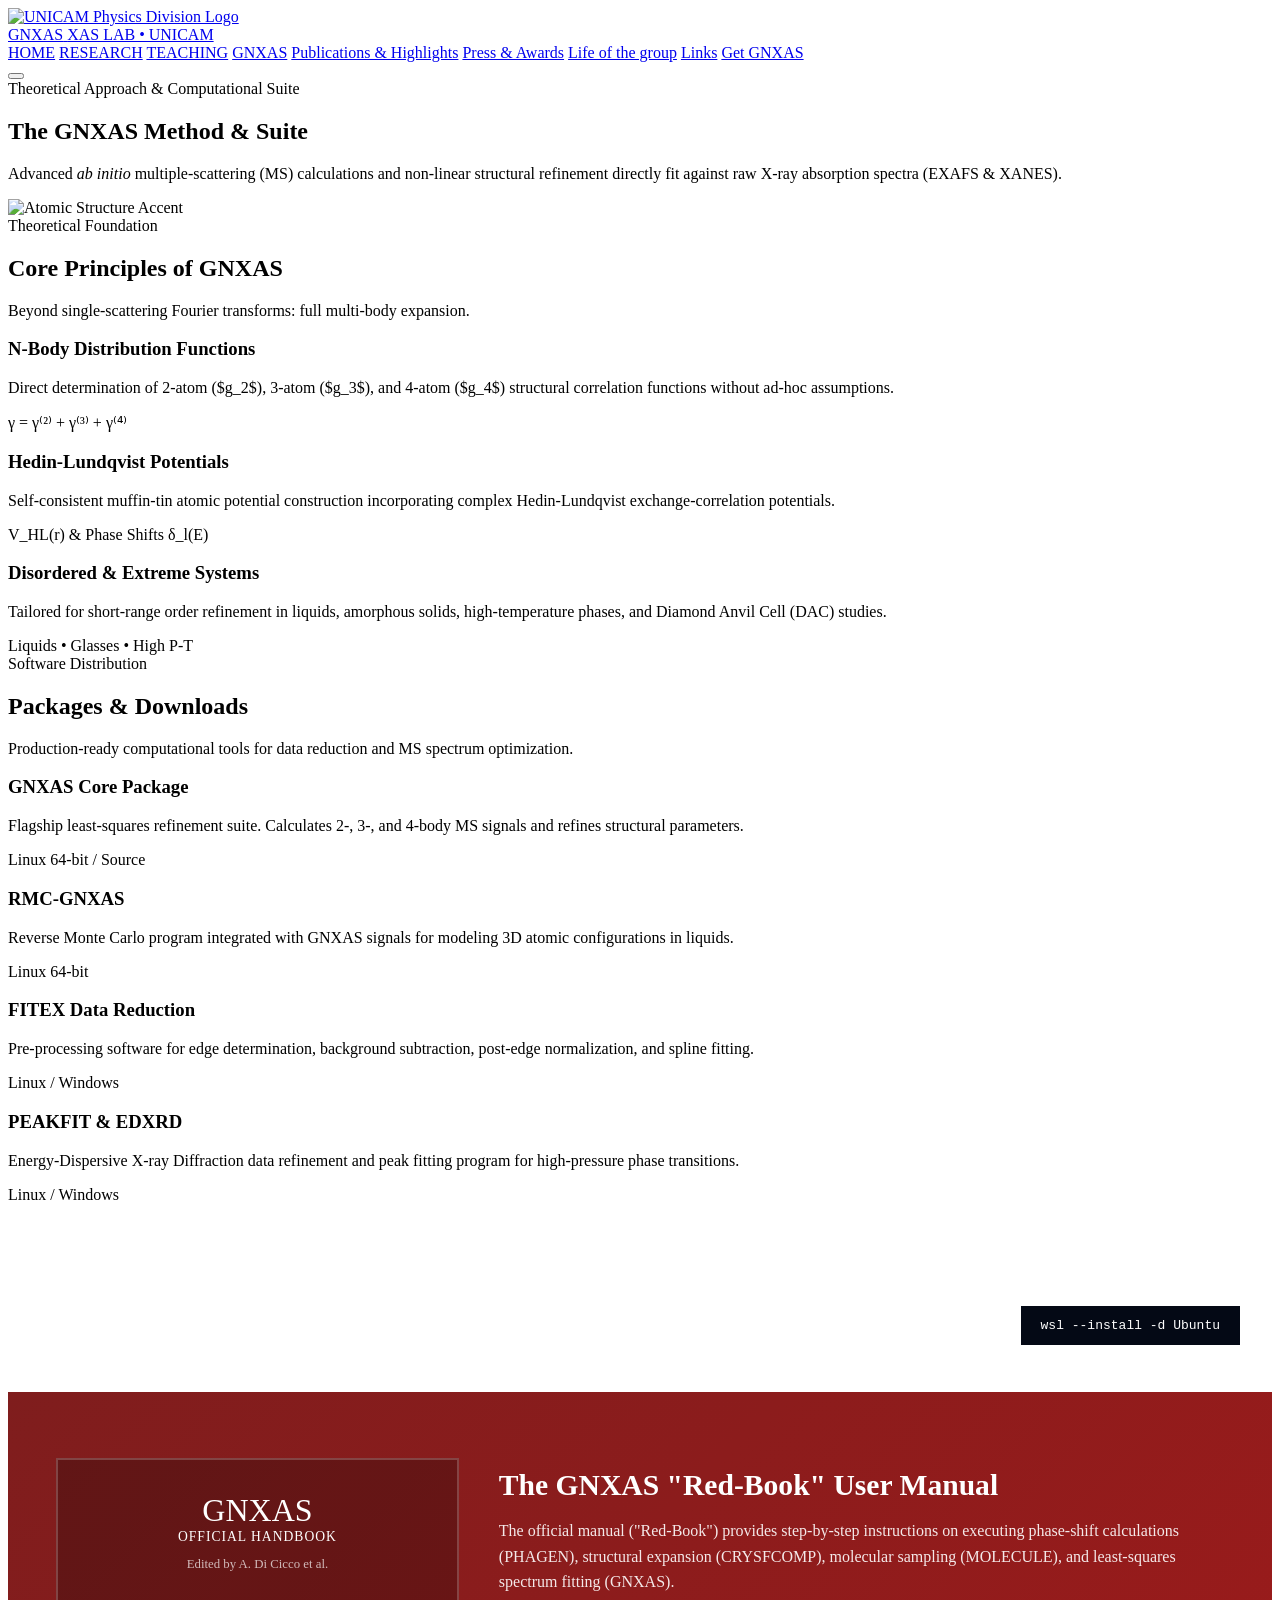
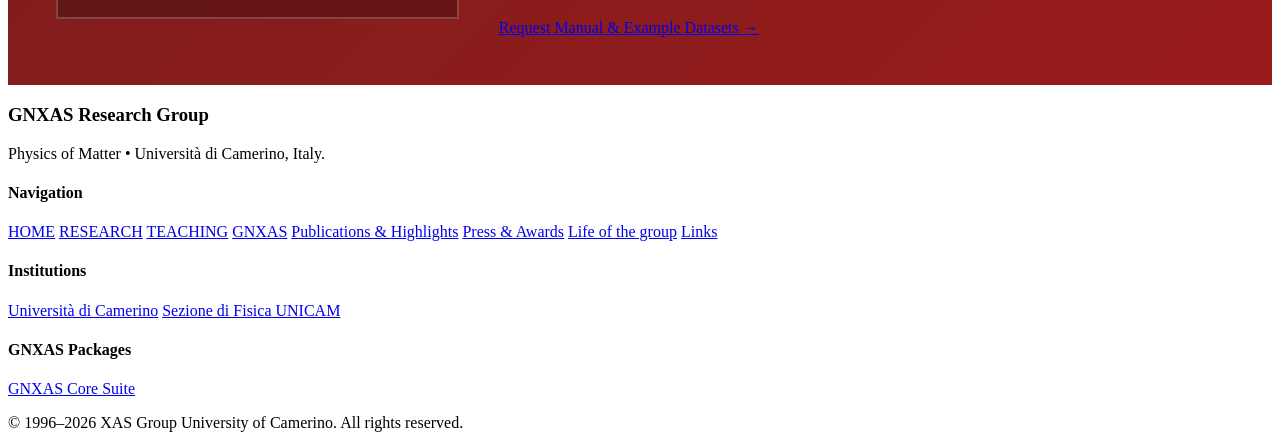
==== index.html @ 70b5059f "Rename gnxas.html to index.html" ====
<!DOCTYPE html>
<html lang="en">
<head>
  <meta charset="UTF-8">
  <meta name="viewport" content="width=device-width, initial-scale=1.0">
  <title>The GNXAS Method & Software Packages | Università di Camerino</title>

  <meta name="description" content="The GNXAS Method & EXAFS Data Analysis Software Suite developed at Unicam. Downloads for Linux & WSL, Red-Book manual, n-body correlations (g2, g3, g4).">
  <meta name="keywords" content="GNXAS Method, EXAFS Software, GNXAS Download, RMC-GNXAS, FITEX, PEAKFIT, Red-Book Manual">
  <meta name="author" content="GNXAS Research Group - Università di Camerino">

  <link rel="icon" href="data:image/svg+xml,<svg xmlns=%22http://www.w3.org/2000/svg%22 viewBox=%220 0 100 100%22><text y=%22.9em%22 font-size=%2290%22>⚛️</text></svg>">
  <link rel="preconnect" href="https://fonts.googleapis.com">
  <link rel="preconnect" href="https://fonts.gstatic.com" crossorigin>
  <link href="https://fonts.googleapis.com/css2?family=Inter:wght@300;400;500;600;700;800&family=JetBrains+Mono:wght@400;500;600&family=Playfair+Display:ital,wght@0,600;0,700;0,800;1,600&display=swap" rel="stylesheet">
  <link rel="stylesheet" href="style.css">
</head>
<body>

  <!-- HEADER -->
  <header class="header" id="header">
    <div class="container navbar">
      <a href="index.html" class="brand" aria-label="GNXAS Research Group Home">
        <img src="assets/logo_PhysicsDivision_mr.png" alt="UNICAM Physics Division Logo" class="header-physics-logo">
        <div class="brand-text">
          <span class="brand-title">GNXAS</span>
          <span class="brand-subtitle">XAS LAB • UNICAM</span>
        </div>
      </a>

      <nav class="nav-menu" id="nav-menu">
        <a href="index.html" class="nav-link">HOME</a>
        <a href="research.html" class="nav-link">RESEARCH</a>
        <a href="teaching.html" class="nav-link">TEACHING</a>
        <a href="gnxas.html" class="nav-link active">GNXAS</a>
        <a href="publications.html" class="nav-link">Publications & Highlights</a>
        <a href="press.html" class="nav-link">Press & Awards</a>
        <a href="life.html" class="nav-link">Life of the group</a>
        <a href="links.html" class="nav-link">Links</a>
        <a href="#software" class="nav-cta-btn">Get GNXAS</a>
      </nav>

      <button class="hamburger" id="hamburger" aria-label="Toggle navigation menu">
        <span></span>
        <span></span>
        <span></span>
      </button>
    </div>
  </header>

  <main>
    <!-- HERO SECTION -->
    <section class="hero">
      <div class="hero-gradient-overlay"></div>
      <div class="container">
        <div class="hero-container-clean">
          <div class="hero-tag">
            <span class="hero-tag-dot"></span>
            Theoretical Approach & Computational Suite
          </div>
          <h1 class="hero-title">The <span>GNXAS</span> Method & Suite</h1>
          <p class="hero-description">
            Advanced <em>ab initio</em> multiple-scattering (MS) calculations and non-linear structural refinement directly fit against raw X-ray absorption spectra (EXAFS & XANES).
          </p>
        </div>
      </div>
    </section>

    <!-- METHOD BREAKDOWN SECTION -->
    <section>
      <!-- Yellow Atomic Structure Graphic placed in corner -->
      <img src="assets/nedge_yel.gif" alt="Atomic Structure Accent" class="corner-yellow-graphic">

      <div class="container">
        <div class="section-header">
          <span class="section-badge">Theoretical Foundation</span>
          <h2 class="section-title">Core Principles of GNXAS</h2>
          <p class="section-subtitle">Beyond single-scattering Fourier transforms: full multi-body expansion.</p>
        </div>

        <div class="grid-cards">
          <div class="card-item">
            <h3>N-Body Distribution Functions</h3>
            <p>Direct determination of 2-atom ($g_2$), 3-atom ($g_3$), and 4-atom ($g_4$) structural correlation functions without ad-hoc assumptions.</p>
            <span class="card-meta">γ = γ⁽²⁾ + γ⁽³⁾ + γ⁽⁴⁾</span>
          </div>

          <div class="card-item">
            <h3>Hedin-Lundqvist Potentials</h3>
            <p>Self-consistent muffin-tin atomic potential construction incorporating complex Hedin-Lundqvist exchange-correlation potentials.</p>
            <span class="card-meta">V_HL(r) & Phase Shifts δ_l(E)</span>
          </div>

          <div class="card-item">
            <h3>Disordered & Extreme Systems</h3>
            <p>Tailored for short-range order refinement in liquids, amorphous solids, high-temperature phases, and Diamond Anvil Cell (DAC) studies.</p>
            <span class="card-meta">Liquids • Glasses • High P-T</span>
          </div>
        </div>
      </div>
    </section>

    <!-- SOFTWARE DOWNLOADS SECTION -->
    <section id="software" style="background-color: var(--bg-card);">
      <div class="container">
        <div class="section-header">
          <span class="section-badge">Software Distribution</span>
          <h2 class="section-title">Packages & Downloads</h2>
          <p class="section-subtitle">Production-ready computational tools for data reduction and MS spectrum optimization.</p>
        </div>

        <div class="grid-cards">
          <div class="card-item">
            <h3>GNXAS Core Package</h3>
            <p>Flagship least-squares refinement suite. Calculates 2-, 3-, and 4-body MS signals and refines structural parameters.</p>
            <span class="card-meta">Linux 64-bit / Source</span>
          </div>
          <div class="card-item">
            <h3>RMC-GNXAS</h3>
            <p>Reverse Monte Carlo program integrated with GNXAS signals for modeling 3D atomic configurations in liquids.</p>
            <span class="card-meta">Linux 64-bit</span>
          </div>
          <div class="card-item">
            <h3>FITEX Data Reduction</h3>
            <p>Pre-processing software for edge determination, background subtraction, post-edge normalization, and spline fitting.</p>
            <span class="card-meta">Linux / Windows</span>
          </div>
          <div class="card-item">
            <h3>PEAKFIT & EDXRD</h3>
            <p>Energy-Dispersive X-ray Diffraction data refinement and peak fitting program for high-pressure phase transitions.</p>
            <span class="card-meta">Linux / Windows</span>
          </div>
        </div>

        <!-- WSL Information Box -->
        <div style="margin-top: 3.5rem; background: var(--primary-dark); border-radius: var(--radius-lg); padding: 2rem; color: white; display: flex; align-items: center; justify-content: space-between; gap: 1.5rem; flex-wrap: wrap;">
          <div>
            <h3 style="color:white; font-size:1.3rem; margin-bottom:0.4rem;">Windows (WSL) Setup Helper</h3>
            <p style="color:rgba(255,255,255,0.75); margin:0; font-size:0.92rem;">Execute GNXAS natively on Windows using WSL Ubuntu environment:</p>
          </div>
          <code style="background:#040915; padding:0.75rem 1.25rem; border-radius:var(--radius-md); color:var(--accent-cyan);">wsl --install -d Ubuntu</code>
        </div>
      </div>
    </section>

    <!-- RED BOOK MANUAL SECTION -->
    <section>
      <div class="container">
        <div style="background: linear-gradient(135deg, #7f1d1d 0%, #991b1b 100%); border-radius: var(--radius-xl); padding: 3rem; color: white; display: grid; grid-template-columns: 1fr 1.8fr; gap: 2.5rem; align-items: center;">
          <div style="background: rgba(0,0,0,0.25); border: 2px solid rgba(255,255,255,0.2); border-radius: var(--radius-lg); padding: 2rem; text-align: center;">
            <div style="font-family: var(--font-serif); font-size: 2rem;">GNXAS</div>
            <div style="font-size: 0.85rem; text-transform: uppercase; letter-spacing: 1px;">Official Handbook</div>
            <p style="margin-top: 0.75rem; font-size: 0.8rem; color: rgba(255,255,255,0.7);">Edited by A. Di Cicco et al.</p>
          </div>

          <div>
            <h3 style="color:white; font-size:1.85rem; margin-bottom:1rem;">The GNXAS "Red-Book" User Manual</h3>
            <p style="color:rgba(255,255,255,0.9); line-height:1.6; margin-bottom:1.5rem;">
              The official manual ("Red-Book") provides step-by-step instructions on executing phase-shift calculations (PHAGEN), structural expansion (CRYSFCOMP), molecular sampling (MOLECULE), and least-squares spectrum fitting (GNXAS).
            </p>
            <a href="index.html#contacts" class="btn btn-outline-light">Request Manual & Example Datasets &rarr;</a>
          </div>
        </div>
      </div>
    </section>
  </main>

  <!-- FOOTER -->
  <footer class="footer">
    <div class="container">
      <div class="footer-grid">
        <div class="footer-brand">
          <h3>GNXAS Research Group</h3>
          <p>Physics of Matter • Università di Camerino, Italy.</p>
        </div>
        <div class="footer-col">
          <h4>Navigation</h4>
          <div class="footer-links">
            <a href="index.html">HOME</a>
            <a href="research.html">RESEARCH</a>
            <a href="teaching.html">TEACHING</a>
            <a href="gnxas.html">GNXAS</a>
            <a href="publications.html">Publications & Highlights</a>
            <a href="press.html">Press & Awards</a>
            <a href="life.html">Life of the group</a>
            <a href="links.html">Links</a>
          </div>
        </div>
        <div class="footer-col">
          <h4>Institutions</h4>
          <div class="footer-links">
            <a href="https://www.unicam.it" target="_blank" rel="noopener">Università di Camerino</a>
            <a href="https://fisica.unicam.it/" target="_blank" rel="noopener">Sezione di Fisica UNICAM</a>
          </div>
        </div>
        <div class="footer-col">
          <h4>GNXAS Packages</h4>
          <div class="footer-links">
            <a href="#software">GNXAS Core Suite</a>
          </div>
        </div>
      </div>
      <div class="footer-bottom">
        <p>&copy; 1996–2026 XAS Group University of Camerino. All rights reserved.</p>
      </div>
    </div>
  </footer>

  <script>
    const hamburger = document.getElementById('hamburger');
    const navMenu = document.getElementById('nav-menu');
    hamburger.addEventListener('click', () => {
      hamburger.classList.toggle('open');
      navMenu.classList.toggle('active');
    });
  </script>
</body>
</html>
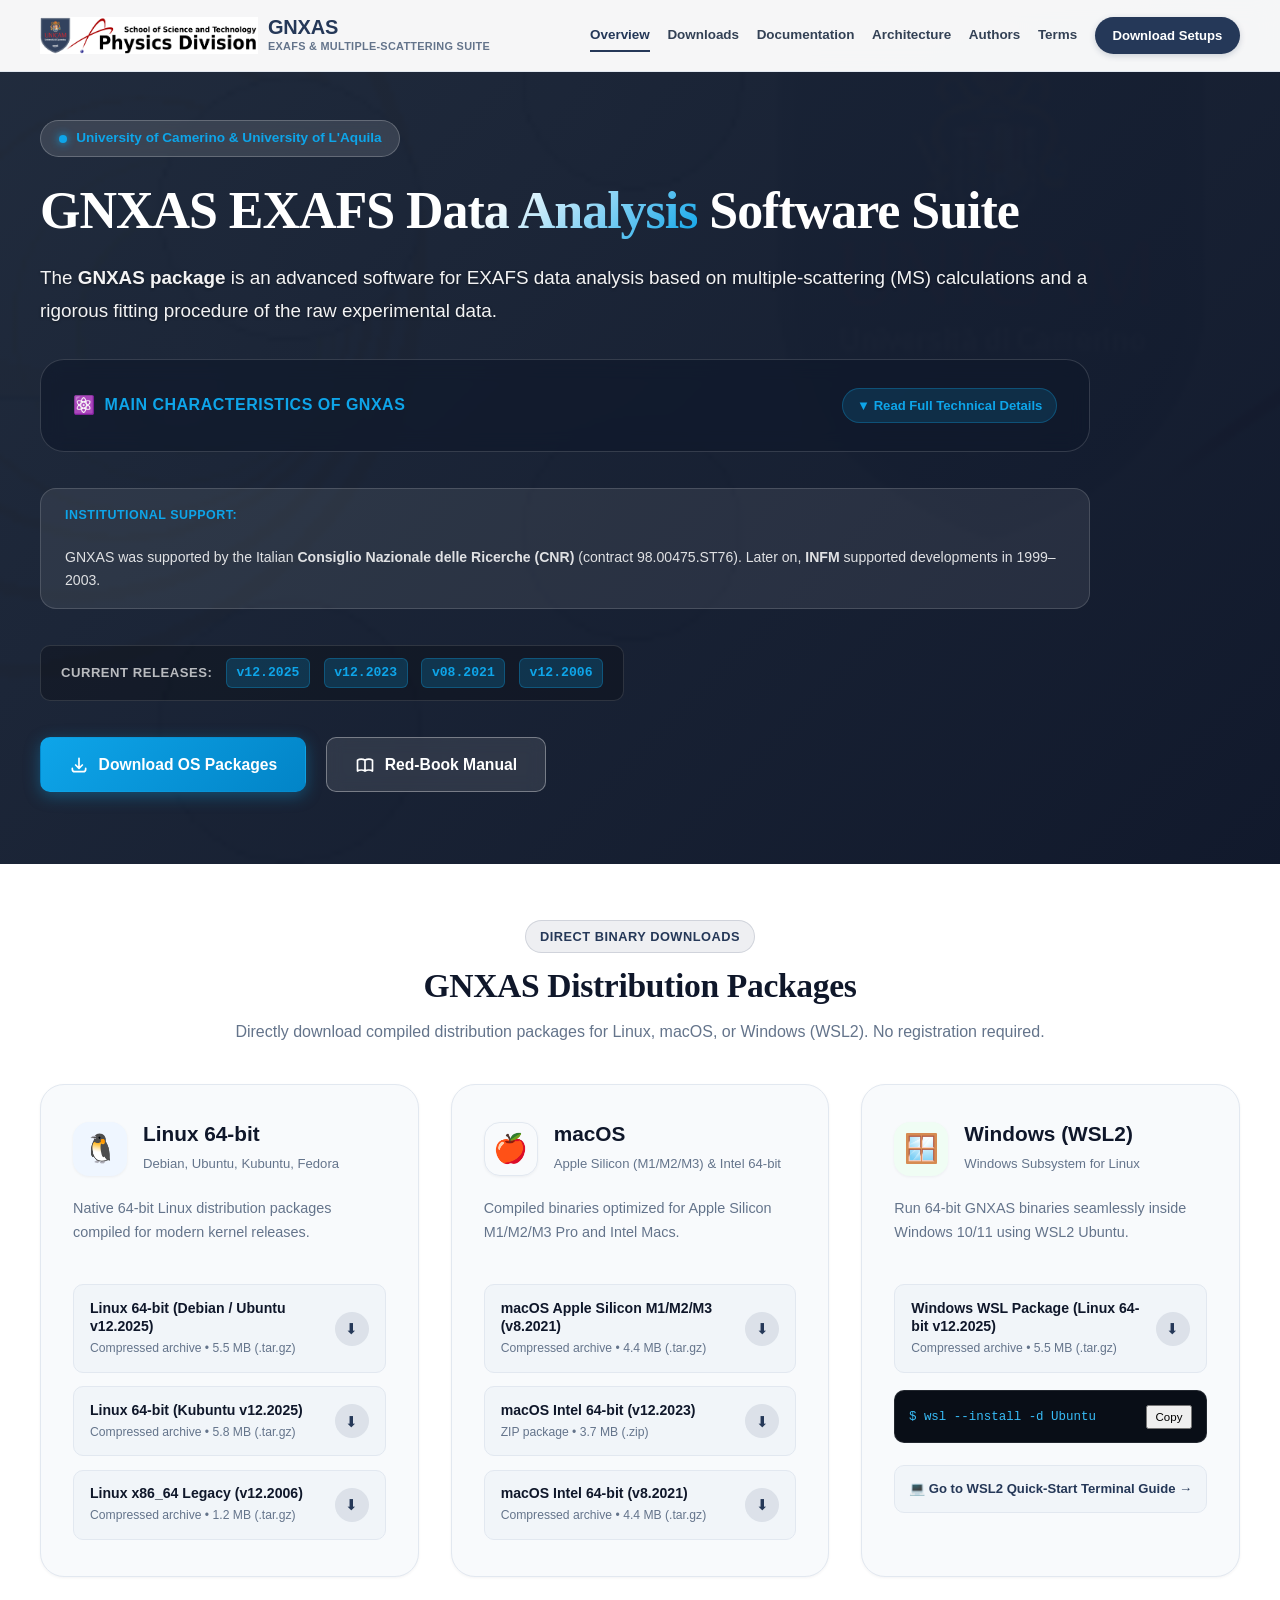
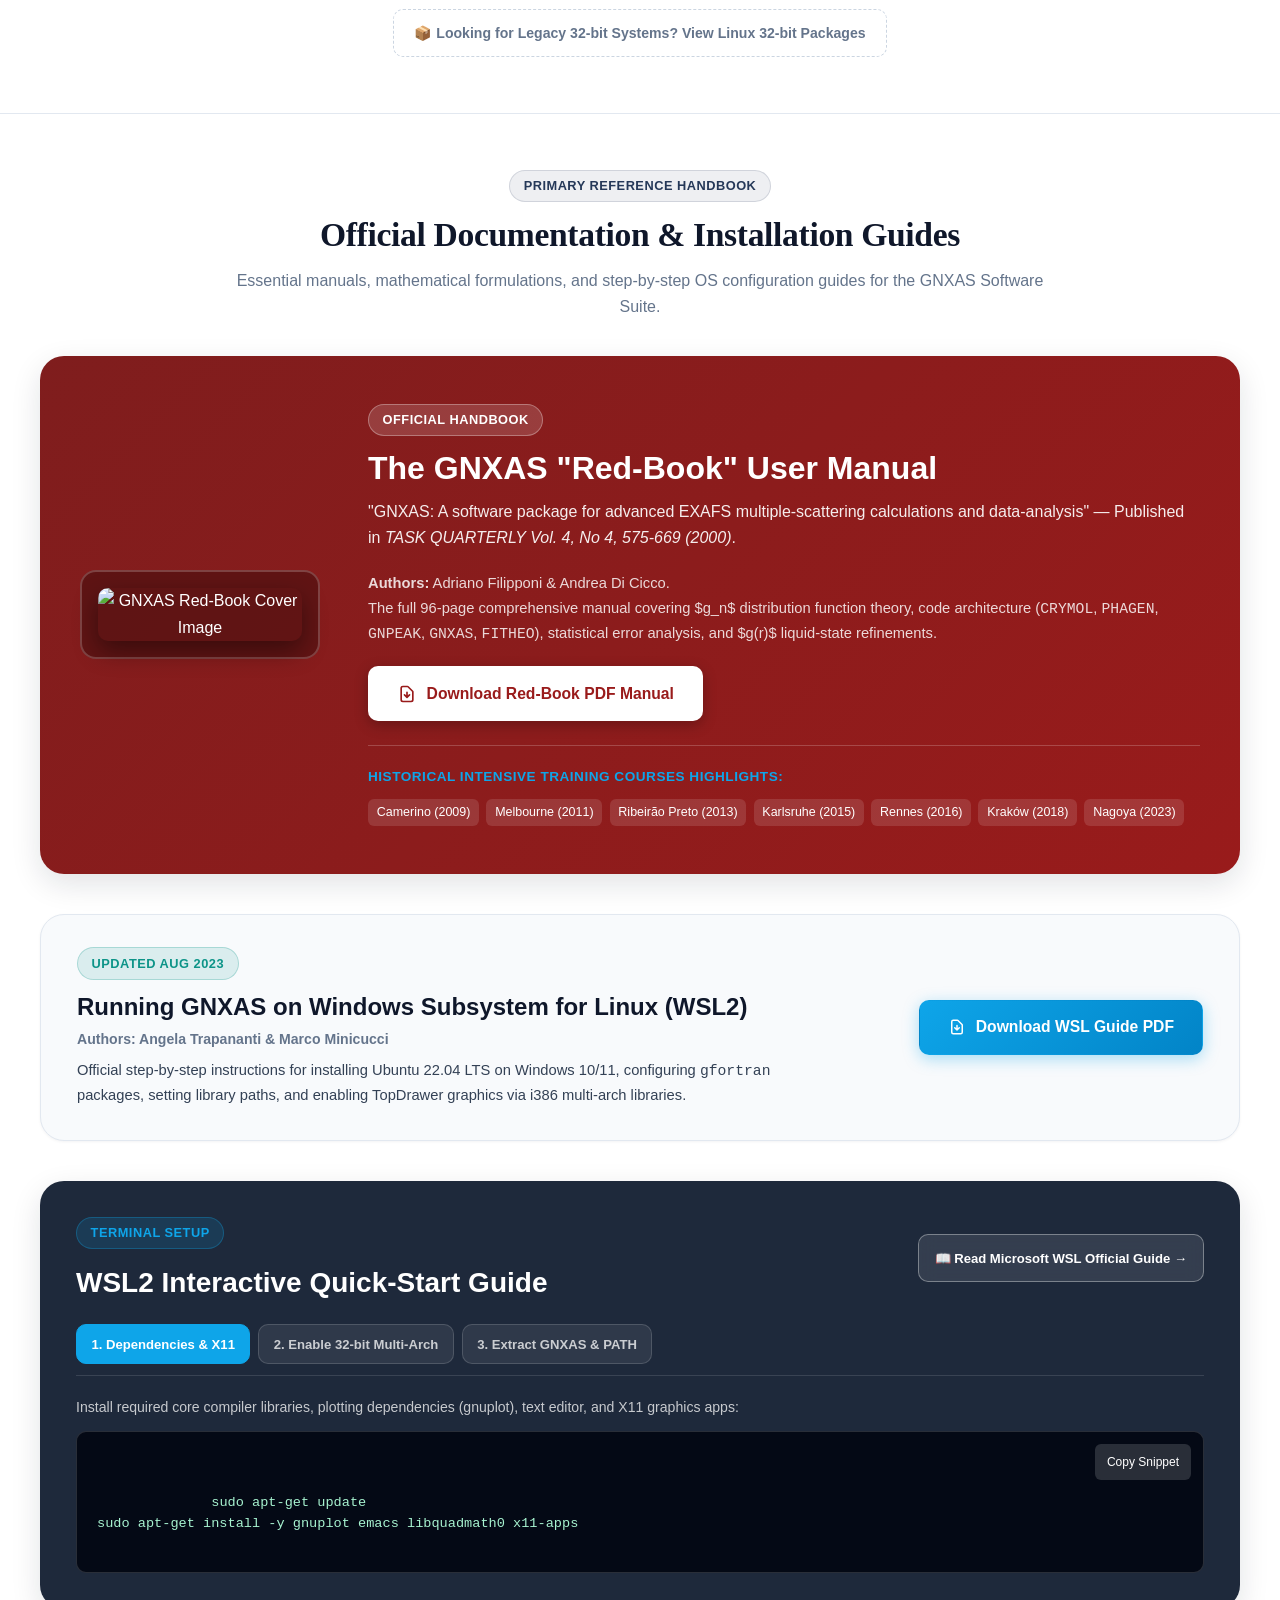
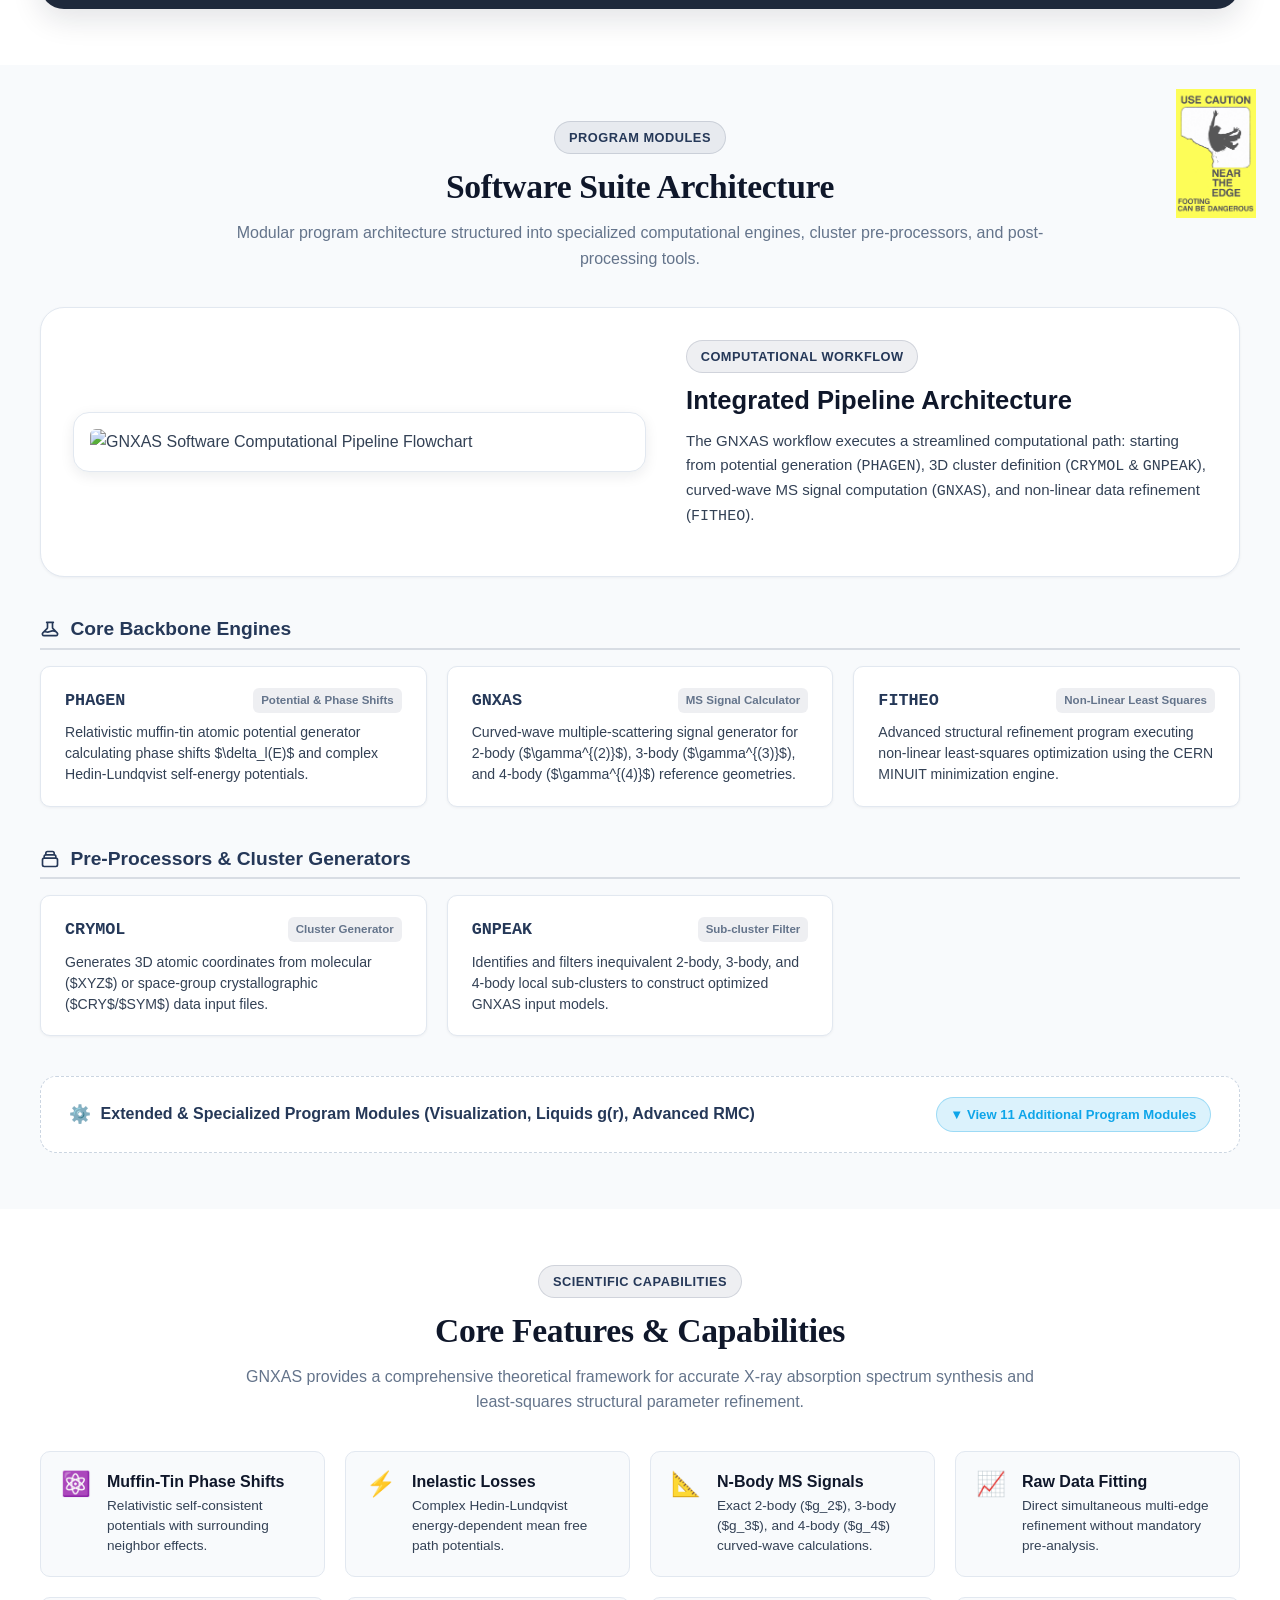
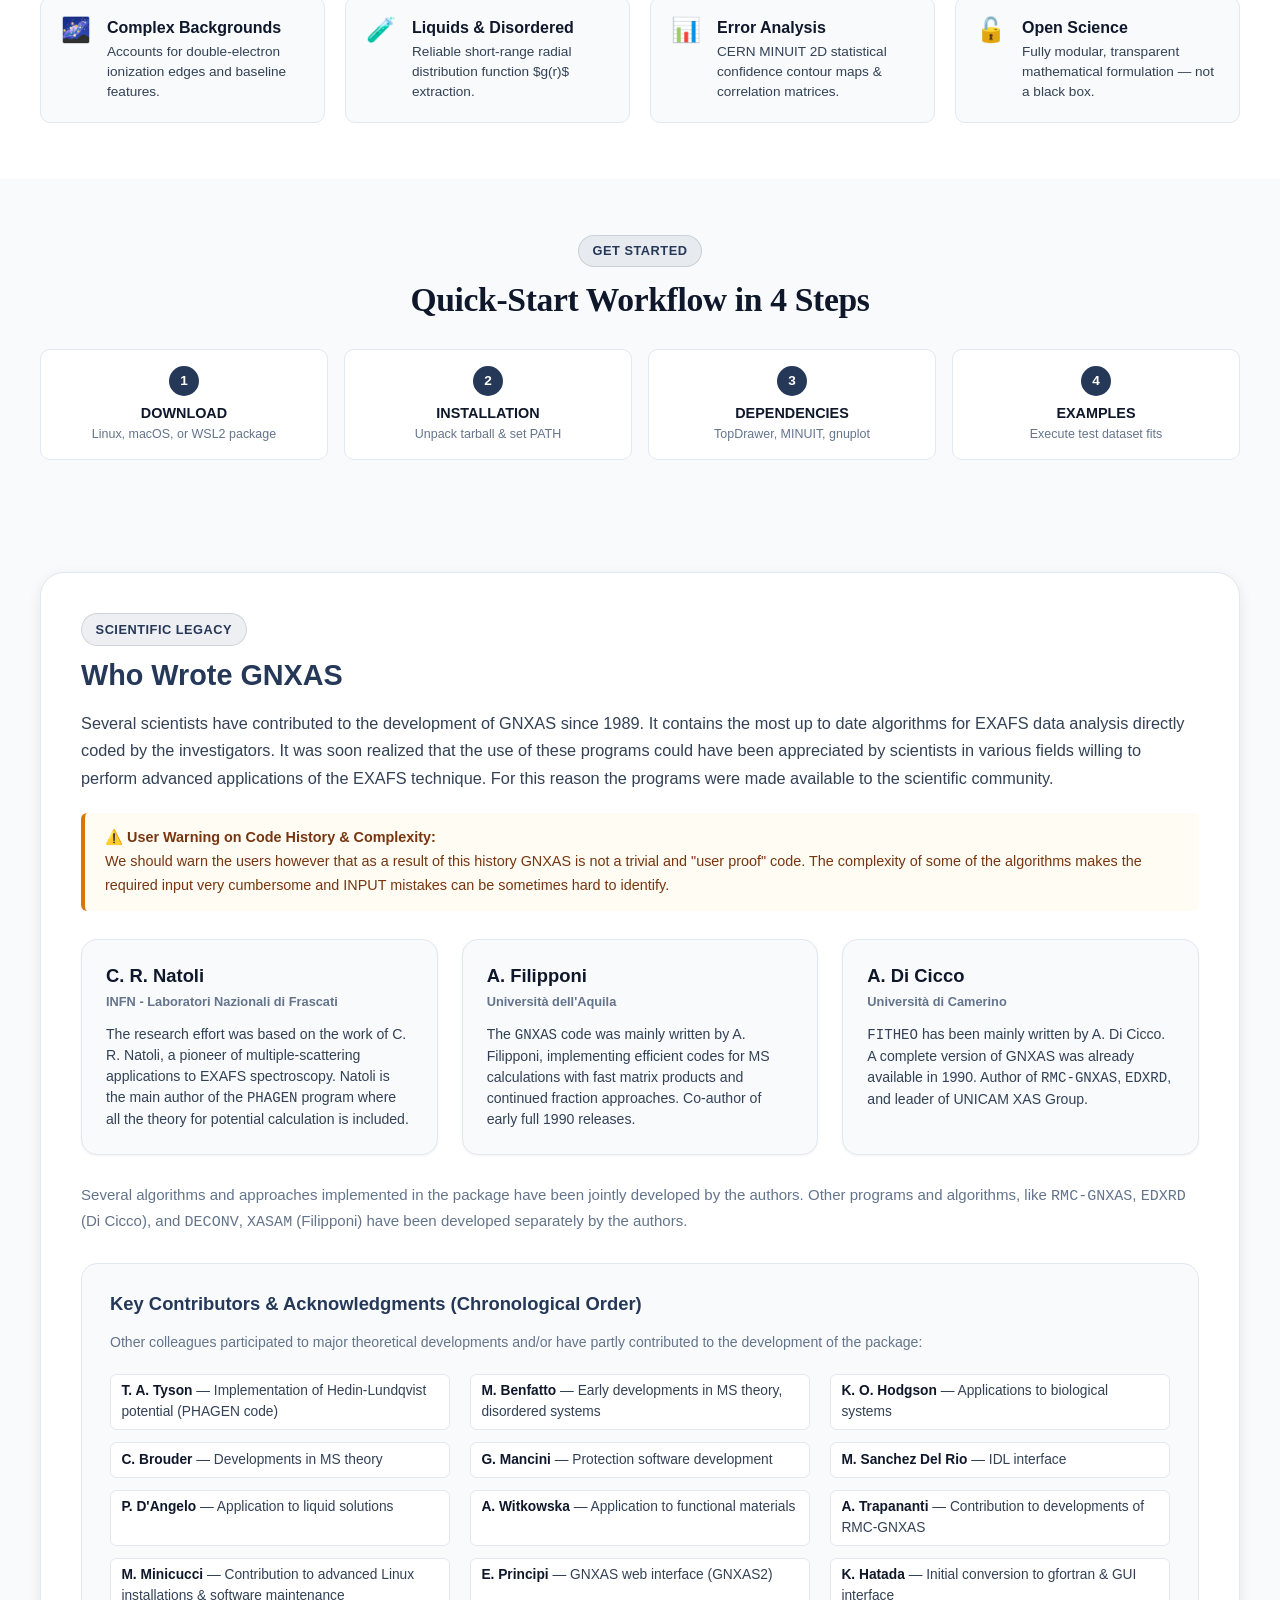
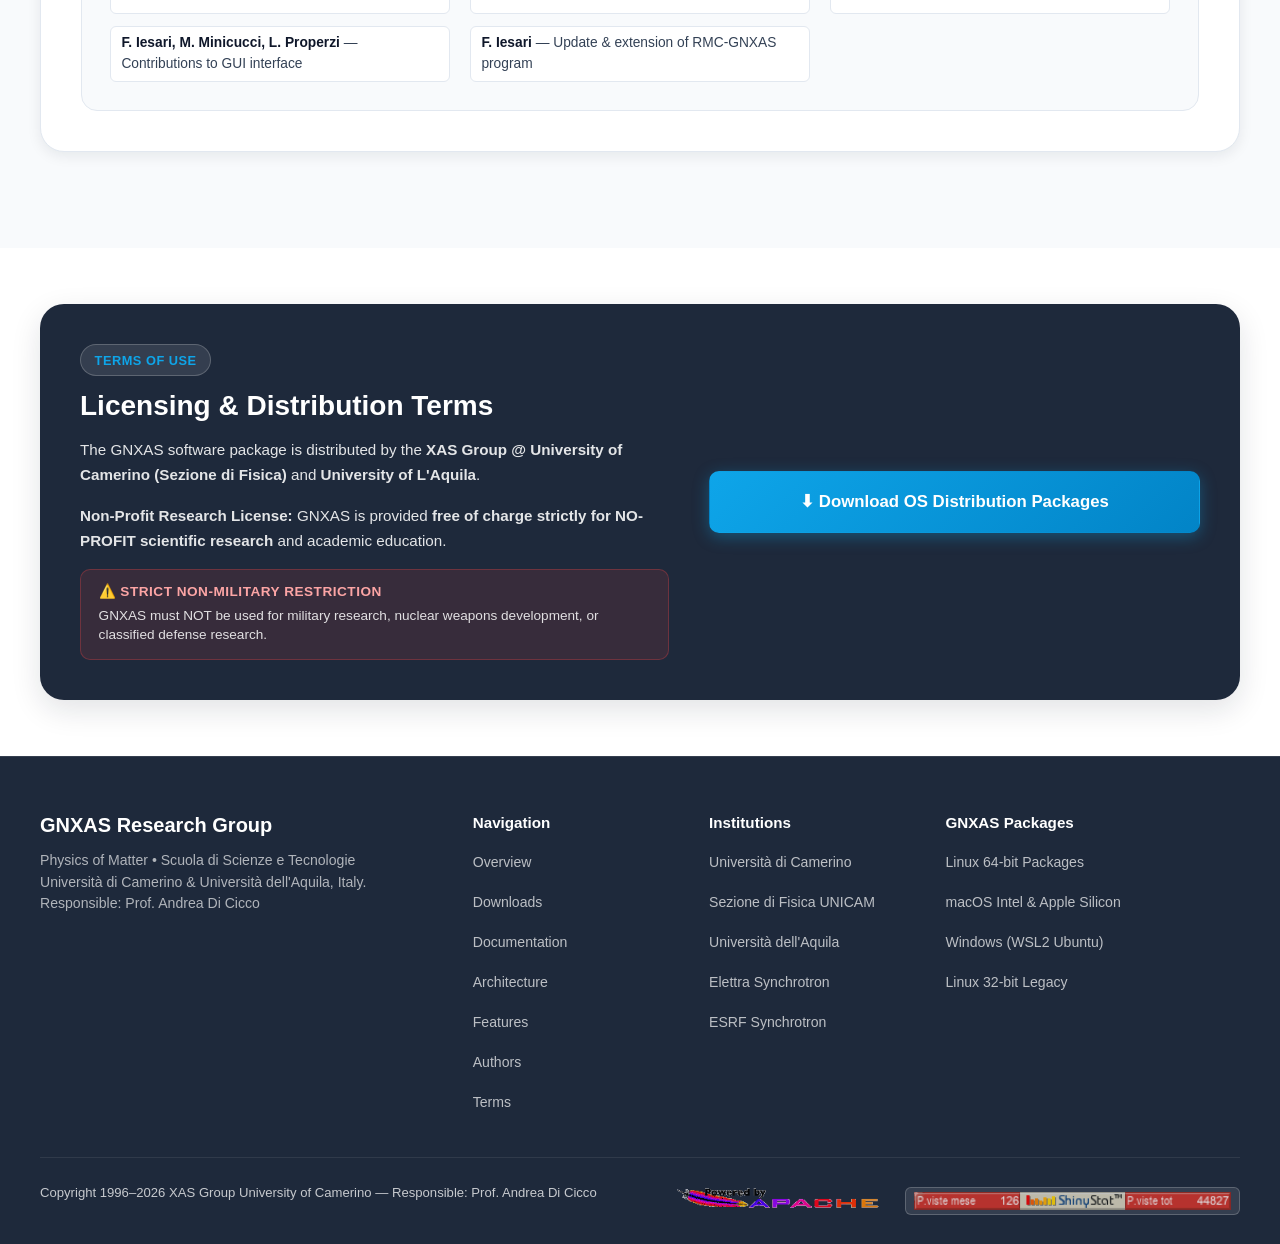
==== commit 915d2d2c: "Add files via upload" ====
--- a/index.html
+++ b/index.html
@@ -3,43 +3,51 @@
 <head>
   <meta charset="UTF-8">
   <meta name="viewport" content="width=device-width, initial-scale=1.0">
-  <title>The GNXAS Method & Software Packages | Università di Camerino</title>
-
-  <meta name="description" content="The GNXAS Method & EXAFS Data Analysis Software Suite developed at Unicam. Downloads for Linux & WSL, Red-Book manual, n-body correlations (g2, g3, g4).">
-  <meta name="keywords" content="GNXAS Method, EXAFS Software, GNXAS Download, RMC-GNXAS, FITEX, PEAKFIT, Red-Book Manual">
-  <meta name="author" content="GNXAS Research Group - Università di Camerino">
-
+  <title>GNXAS — EXAFS & Multiple-Scattering Software Suite</title>
+
+  <!-- SEO & Academic Metadata -->
+  <meta name="description" content="Official landing page of the GNXAS Software Suite for ab initio EXAFS & XANES multiple-scattering calculations and structural refinement. Developed at University of Camerino and University of L'Aquila.">
+  <meta name="keywords" content="GNXAS, EXAFS Software, Multiple Scattering, XAS, PHAGEN, FITHEO, RMC-GNXAS, Red-Book Manual, Andrea Di Cicco, Adriano Filipponi, C.R. Natoli, UNICAM">
+  <meta name="author" content="Prof. Andrea Di Cicco - XAS Group University of Camerino">
+
+  <!-- Favicon -->
   <link rel="icon" href="data:image/svg+xml,<svg xmlns=%22http://www.w3.org/2000/svg%22 viewBox=%220 0 100 100%22><text y=%22.9em%22 font-size=%2290%22>⚛️</text></svg>">
+
+  <!-- Google Fonts -->
   <link rel="preconnect" href="https://fonts.googleapis.com">
   <link rel="preconnect" href="https://fonts.gstatic.com" crossorigin>
   <link href="https://fonts.googleapis.com/css2?family=Inter:wght@300;400;500;600;700;800&family=JetBrains+Mono:wght@400;500;600&family=Playfair+Display:ital,wght@0,600;0,700;0,800;1,600&display=swap" rel="stylesheet">
+
+  <!-- Main Stylesheet -->
   <link rel="stylesheet" href="style.css">
 </head>
 <body>
 
-  <!-- HEADER -->
+  <!-- ==========================================
+       1. STREAMLINED NAVIGATION HEADER (NO MEMBERSHIP LINKS)
+       ========================================== -->
   <header class="header" id="header">
     <div class="container navbar">
-      <a href="index.html" class="brand" aria-label="GNXAS Research Group Home">
+      <a href="#intro" class="brand" aria-label="GNXAS Software Suite Home">
         <img src="assets/logo_PhysicsDivision_mr.png" alt="UNICAM Physics Division Logo" class="header-physics-logo">
         <div class="brand-text">
           <span class="brand-title">GNXAS</span>
-          <span class="brand-subtitle">XAS LAB • UNICAM</span>
+          <span class="brand-subtitle">EXAFS & Multiple-Scattering Suite</span>
         </div>
       </a>
 
+      <!-- Streamlined Anchor Nav Links -->
       <nav class="nav-menu" id="nav-menu">
-        <a href="index.html" class="nav-link">HOME</a>
-        <a href="research.html" class="nav-link">RESEARCH</a>
-        <a href="teaching.html" class="nav-link">TEACHING</a>
-        <a href="gnxas.html" class="nav-link active">GNXAS</a>
-        <a href="publications.html" class="nav-link">Publications & Highlights</a>
-        <a href="press.html" class="nav-link">Press & Awards</a>
-        <a href="life.html" class="nav-link">Life of the group</a>
-        <a href="links.html" class="nav-link">Links</a>
-        <a href="#software" class="nav-cta-btn">Get GNXAS</a>
+        <a href="#intro" class="nav-link active">Overview</a>
+        <a href="#downloads" class="nav-link">Downloads</a>
+        <a href="#documentation" class="nav-link">Documentation</a>
+        <a href="#architecture" class="nav-link">Architecture</a>
+        <a href="#authors" class="nav-link">Authors</a>
+        <a href="#license" class="nav-link">Terms</a>
+        <a href="#downloads" class="nav-cta-btn">Download Setups</a>
       </nav>
 
+      <!-- Hamburger Toggle (Mobile) -->
       <button class="hamburger" id="hamburger" aria-label="Toggle navigation menu">
         <span></span>
         <span></span>
@@ -49,170 +57,1094 @@
   </header>
 
   <main>
-    <!-- HERO SECTION -->
-    <section class="hero">
+    <!-- ==========================================
+         2. HERO & COMPREHENSIVE OVERVIEW SECTION (#intro)
+         ========================================== -->
+    <section class="hero" id="intro">
+      <!-- Background Image Overlay Layer -->
+      <img src="assets/Home gnxas.png" alt="GNXAS Home Background" class="hero-full-gnxas-bg">
       <div class="hero-gradient-overlay"></div>
+
       <div class="container">
-        <div class="hero-container-clean">
+        <div class="hero-container">
           <div class="hero-tag">
             <span class="hero-tag-dot"></span>
-            Theoretical Approach & Computational Suite
-          </div>
-          <h1 class="hero-title">The <span>GNXAS</span> Method & Suite</h1>
-          <p class="hero-description">
-            Advanced <em>ab initio</em> multiple-scattering (MS) calculations and non-linear structural refinement directly fit against raw X-ray absorption spectra (EXAFS & XANES).
+            University of Camerino & University of L'Aquila
+          </div>
+
+          <h1 class="hero-title">
+            GNXAS EXAFS <span>Data Analysis</span> Software Suite
+          </h1>
+
+          <!-- Primary Scientific Lead Text -->
+          <p class="hero-lead-text">
+            The <strong>GNXAS package</strong> is an advanced software for EXAFS data analysis based on multiple-scattering (MS) calculations and a rigorous fitting procedure of the raw experimental data.
           </p>
+
+          <!-- Interactive Collapsible Characteristics Box -->
+          <div class="hero-characteristics-box">
+            <div class="characteristics-header-toggle" onclick="toggleCharacteristics()">
+              <div style="display: flex; align-items: center; gap: 0.6rem;">
+                <span style="font-size: 1.1rem; color: var(--accent-cyan);">⚛️</span>
+                <h4 style="margin: 0; color: var(--accent-cyan); text-transform: uppercase; font-size: 1rem; letter-spacing: 0.5px;">
+                  Main Characteristics of GNXAS
+                </h4>
+              </div>
+              <span id="charToggleBtn" class="toggle-arrow-btn">▼ Read Full Technical Details</span>
+            </div>
+
+            <!-- Collapsible Body -->
+            <div id="characteristicsBody" class="characteristics-collapsible-content">
+              <div class="characteristics-list" style="margin-top: 1.25rem;">
+                <div class="char-item">
+                  <span class="char-bullet">✓</span>
+                  <div>Atomic phase shifts calculations in the muffin-tin approximation based on atom self-consistent relativistic calculations. Account for surrounding neighbors is taken.</div>
+                </div>
+
+                <div class="char-item">
+                  <span class="char-bullet">✓</span>
+                  <div>Inclusion of inelastic losses through complex energy-dependent Hedin-Lundqvist potentials.</div>
+                </div>
+
+                <div class="char-item">
+                  <span class="char-bullet">✓</span>
+                  <div>Calculation of multiple-scattering (MS) signals associated with two, three, and four atom configurations using advanced curved-wave algorithms.</div>
+                </div>
+
+                <div class="char-item">
+                  <span class="char-bullet">✓</span>
+                  <div>Full modularity that makes it easy to interface parts of the GNXAS software with other available scientific tools.</div>
+                </div>
+
+                <!-- Fitting Procedure Sub-grid -->
+                <div class="fitting-subpoints-grid">
+                  <div class="fitting-subpoints-title">⚡ Advanced Fitting Procedure Capabilities:</div>
+                  <div class="fitting-subpoints-list">
+                    <div class="fitting-subitem">Fit simultaneously any number of spectra containing any number of edges.</div>
+                    <div class="fitting-subitem">Use directly the raw data without requiring any mandatory pre-analysis.</div>
+                    <div class="fitting-subitem">Account for complex background multi-electron excitation features.</div>
+                    <div class="fitting-subitem">Use model peaks for pair ($g_2$), triplet ($g_3$), and quadruplet ($g_4$) distribution functions (including non-Gaussian & extremal models).</div>
+                    <div class="fitting-subitem">Treat liquid phase or disordered systems and extract reliable short-range $g(r)$ functions.</div>
+                    <div class="fitting-subitem">Perform a rigorous statistical error analysis and plot two-dimensional correlation maps.</div>
+                    <div class="fitting-subitem">Flexible open scientific tool where the user has full access to every stage of calculation — <em>GNXAS is not a black box.</em></div>
+                  </div>
+                </div>
+              </div>
+
+              <p style="font-size: 0.94rem; color: rgba(255,255,255,0.9); margin-top: 1.25rem; font-style: italic; margin-bottom: 0;">
+                "Its flexibility and advanced characteristics are essential to perform a modern EXAFS data-analysis and to extract accurately all the valuable information contained in your data."
+              </p>
+            </div>
+          </div>
+
+          <!-- Official CNR & INFM Institutional Funding Box -->
+          <div class="hero-funding-bar">
+            <span class="hero-funding-badge">Institutional Support:</span>
+            <span>GNXAS was supported by the Italian <strong>Consiglio Nazionale delle Ricerche (CNR)</strong> (contract 98.00475.ST76). Later on, <strong>INFM</strong> supported developments in 1999–2003.</span>
+          </div>
+
+          <!-- Current Releases Quick Info Badge -->
+          <div class="hero-releases-bar">
+            <span class="release-badge-title">Current Releases:</span>
+            <span class="release-pill">v12.2025</span>
+            <span class="release-pill">v12.2023</span>
+            <span class="release-pill">v08.2021</span>
+            <span class="release-pill">v12.2006</span>
+          </div>
+
+          <div class="hero-actions">
+            <a href="#downloads" class="btn btn-primary">
+              <svg width="20" height="20" fill="none" stroke="currentColor" viewBox="0 0 24 24"><path stroke-linecap="round" stroke-linejoin="round" stroke-width="2" d="M4 16v1a3 3 0 003 3h10a3 3 0 003-3v-1m-4-4l-4 4m0 0l-4-4m4 4V4"></path></svg>
+              Download OS Packages
+            </a>
+            <a href="#documentation" class="btn btn-outline-light">
+              <svg width="20" height="20" fill="none" stroke="currentColor" viewBox="0 0 24 24"><path stroke-linecap="round" stroke-linejoin="round" stroke-width="2" d="M12 6.253v13m0-13C10.832 5.477 9.246 5 7.5 5S4.168 5.477 3 6.253v13C4.168 18.477 5.754 18 7.5 18s3.332.477 4.5 1.253m0-13C13.168 5.477 14.754 5 16.5 5c1.747 0 3.332.477 4.5 1.253v13C19.832 18.477 18.247 18 16.5 18c-1.746 0-3.332.477-4.5 1.253"></path></svg>
+              Red-Book Manual
+            </a>
+          </div>
         </div>
       </div>
     </section>
 
-    <!-- METHOD BREAKDOWN SECTION -->
-    <section>
-      <!-- Yellow Atomic Structure Graphic placed in corner -->
-      <img src="assets/nedge_yel.gif" alt="Atomic Structure Accent" class="corner-yellow-graphic">
-
+    <!-- ==========================================
+         3. DIRECT OS DOWNLOADS HUB (#downloads)
+         ========================================== -->
+    <section class="downloads-hub-section" id="downloads">
       <div class="container">
         <div class="section-header">
-          <span class="section-badge">Theoretical Foundation</span>
-          <h2 class="section-title">Core Principles of GNXAS</h2>
-          <p class="section-subtitle">Beyond single-scattering Fourier transforms: full multi-body expansion.</p>
-        </div>
-
-        <div class="grid-cards">
-          <div class="card-item">
-            <h3>N-Body Distribution Functions</h3>
-            <p>Direct determination of 2-atom ($g_2$), 3-atom ($g_3$), and 4-atom ($g_4$) structural correlation functions without ad-hoc assumptions.</p>
-            <span class="card-meta">γ = γ⁽²⁾ + γ⁽³⁾ + γ⁽⁴⁾</span>
-          </div>
-
-          <div class="card-item">
-            <h3>Hedin-Lundqvist Potentials</h3>
-            <p>Self-consistent muffin-tin atomic potential construction incorporating complex Hedin-Lundqvist exchange-correlation potentials.</p>
-            <span class="card-meta">V_HL(r) & Phase Shifts δ_l(E)</span>
-          </div>
-
-          <div class="card-item">
-            <h3>Disordered & Extreme Systems</h3>
-            <p>Tailored for short-range order refinement in liquids, amorphous solids, high-temperature phases, and Diamond Anvil Cell (DAC) studies.</p>
-            <span class="card-meta">Liquids • Glasses • High P-T</span>
-          </div>
+          <span class="section-badge">Direct Binary Downloads</span>
+          <h2 class="section-title">GNXAS Distribution Packages</h2>
+          <p class="section-subtitle">
+            Directly download compiled distribution packages for Linux, macOS, or Windows (WSL2). No registration required.
+          </p>
+        </div>
+
+        <div class="os-downloads-grid">
+          <!-- OS Card 1: Linux 64-bit -->
+          <div class="os-download-card">
+            <div class="os-badge-header">
+              <div class="os-icon os-icon-linux">🐧</div>
+              <div class="os-title-group">
+                <h3>Linux 64-bit</h3>
+                <span class="os-subtitle">Debian, Ubuntu, Kubuntu, Fedora</span>
+              </div>
+            </div>
+            <p style="font-size: 0.9rem; color: var(--text-muted); margin-bottom: 1.25rem;">
+              Native 64-bit Linux distribution packages compiled for modern kernel releases.
+            </p>
+
+            <div class="download-links-list">
+              <a href="downloads/Linux/gnxas_12_2025_Linux_64deb.tar.gz" class="download-link-item" download>
+                <div class="dl-file-info">
+                  <span class="dl-file-name">Linux 64-bit (Debian / Ubuntu v12.2025)</span>
+                  <span class="dl-file-size">Compressed archive • 5.5 MB (.tar.gz)</span>
+                </div>
+                <div class="dl-btn-icon">⬇</div>
+              </a>
+
+              <a href="downloads/Linux/gnxas_12_2025_Linux_64kubu6.8.tar.gz" class="download-link-item" download>
+                <div class="dl-file-info">
+                  <span class="dl-file-name">Linux 64-bit (Kubuntu v12.2025)</span>
+                  <span class="dl-file-size">Compressed archive • 5.8 MB (.tar.gz)</span>
+                </div>
+                <div class="dl-btn-icon">⬇</div>
+              </a>
+
+              <a href="downloads/Linux/gnxas_L_12_2006_k2_6_18_x86_64.tar.gz" class="download-link-item" download>
+                <div class="dl-file-info">
+                  <span class="dl-file-name">Linux x86_64 Legacy (v12.2006)</span>
+                  <span class="dl-file-size">Compressed archive • 1.2 MB (.tar.gz)</span>
+                </div>
+                <div class="dl-btn-icon">⬇</div>
+              </a>
+            </div>
+          </div>
+
+          <!-- OS Card 2: macOS (Apple Silicon & Intel) -->
+          <div class="os-download-card">
+            <div class="os-badge-header">
+              <div class="os-icon os-icon-mac">🍎</div>
+              <div class="os-title-group">
+                <h3>macOS</h3>
+                <span class="os-subtitle">Apple Silicon (M1/M2/M3) & Intel 64-bit</span>
+              </div>
+            </div>
+            <p style="font-size: 0.9rem; color: var(--text-muted); margin-bottom: 1.25rem;">
+              Compiled binaries optimized for Apple Silicon M1/M2/M3 Pro and Intel Macs.
+            </p>
+
+            <div class="download-links-list">
+              <a href="downloads/Mac/gnxas_8_21_MACM2pro.tar.gz" class="download-link-item" download>
+                <div class="dl-file-info">
+                  <span class="dl-file-name">macOS Apple Silicon M1/M2/M3 (v8.2021)</span>
+                  <span class="dl-file-size">Compressed archive • 4.4 MB (.tar.gz)</span>
+                </div>
+                <div class="dl-btn-icon">⬇</div>
+              </a>
+
+              <a href="downloads/Mac/gnxas_12_23_MAC64_intel.zip" class="download-link-item" download>
+                <div class="dl-file-info">
+                  <span class="dl-file-name">macOS Intel 64-bit (v12.2023)</span>
+                  <span class="dl-file-size">ZIP package • 3.7 MB (.zip)</span>
+                </div>
+                <div class="dl-btn-icon">⬇</div>
+              </a>
+
+              <a href="downloads/Mac/gnxas_8_21_MAC64_intel.tar.gz" class="download-link-item" download>
+                <div class="dl-file-info">
+                  <span class="dl-file-name">macOS Intel 64-bit (v8.2021)</span>
+                  <span class="dl-file-size">Compressed archive • 4.4 MB (.tar.gz)</span>
+                </div>
+                <div class="dl-btn-icon">⬇</div>
+              </a>
+            </div>
+          </div>
+
+          <!-- OS Card 3: Windows (WSL2 Ubuntu) -->
+          <div class="os-download-card">
+            <div class="os-badge-header">
+              <div class="os-icon os-icon-wsl">🪟</div>
+              <div class="os-title-group">
+                <h3>Windows (WSL2)</h3>
+                <span class="os-subtitle">Windows Subsystem for Linux</span>
+              </div>
+            </div>
+            <p style="font-size: 0.9rem; color: var(--text-muted); margin-bottom: 1.25rem;">
+              Run 64-bit GNXAS binaries seamlessly inside Windows 10/11 using WSL2 Ubuntu.
+            </p>
+
+            <div class="download-links-list">
+              <a href="downloads/Linux/gnxas_12_2025_Linux_64deb.tar.gz" class="download-link-item" download>
+                <div class="dl-file-info">
+                  <span class="dl-file-name">Windows WSL Package (Linux 64-bit v12.2025)</span>
+                  <span class="dl-file-size">Compressed archive • 5.5 MB (.tar.gz)</span>
+                </div>
+                <div class="dl-btn-icon">⬇</div>
+              </a>
+
+              <div style="background: #090e17; padding: 0.85rem; border-radius: var(--radius-md); border: 1px solid rgba(255,255,255,0.1); margin-top: 0.25rem;">
+                <div style="font-family: var(--font-mono); font-size: 0.78rem; color: #38bdf8; display: flex; justify-content: space-between; align-items: center;">
+                  <span>$ wsl --install -d Ubuntu</span>
+                  <button class="terminal-copy-btn" onclick="copyWSLCommand(this)" style="padding: 0.25rem 0.5rem; font-size: 0.72rem;">Copy</button>
+                </div>
+              </div>
+
+              <!-- Button Transfer to WSL Guide (#wsl-guide) -->
+              <a href="#wsl-guide" class="btn btn-outline-light" style="margin-top: 0.5rem; width: 100%; justify-content: center; font-size: 0.82rem; padding: 0.5rem; color: var(--primary-navy); border-color: var(--border-color); background: var(--bg-muted);">
+                💻 Go to WSL2 Quick-Start Terminal Guide &rarr;
+              </a>
+            </div>
+          </div>
+        </div>
+
+        <!-- Optional Openable Modal Trigger for Legacy 32-bit Systems -->
+        <div class="legacy-32bit-trigger-box">
+          <button class="btn-legacy-32bit" onclick="openLegacy32Modal()">
+            📦 Looking for Legacy 32-bit Systems? View Linux 32-bit Packages
+          </button>
         </div>
       </div>
     </section>
 
-    <!-- SOFTWARE DOWNLOADS SECTION -->
-    <section id="software" style="background-color: var(--bg-card);">
+    <!-- ==========================================
+         4. RESTORED FULL-WIDTH RED-BOOK SPOTLIGHT & GUIDES (#documentation)
+         ========================================== -->
+    <section class="doc-section" id="documentation">
       <div class="container">
         <div class="section-header">
-          <span class="section-badge">Software Distribution</span>
-          <h2 class="section-title">Packages & Downloads</h2>
-          <p class="section-subtitle">Production-ready computational tools for data reduction and MS spectrum optimization.</p>
-        </div>
-
-        <div class="grid-cards">
-          <div class="card-item">
-            <h3>GNXAS Core Package</h3>
-            <p>Flagship least-squares refinement suite. Calculates 2-, 3-, and 4-body MS signals and refines structural parameters.</p>
-            <span class="card-meta">Linux 64-bit / Source</span>
-          </div>
-          <div class="card-item">
-            <h3>RMC-GNXAS</h3>
-            <p>Reverse Monte Carlo program integrated with GNXAS signals for modeling 3D atomic configurations in liquids.</p>
-            <span class="card-meta">Linux 64-bit</span>
-          </div>
-          <div class="card-item">
-            <h3>FITEX Data Reduction</h3>
-            <p>Pre-processing software for edge determination, background subtraction, post-edge normalization, and spline fitting.</p>
-            <span class="card-meta">Linux / Windows</span>
-          </div>
-          <div class="card-item">
-            <h3>PEAKFIT & EDXRD</h3>
-            <p>Energy-Dispersive X-ray Diffraction data refinement and peak fitting program for high-pressure phase transitions.</p>
-            <span class="card-meta">Linux / Windows</span>
-          </div>
-        </div>
-
-        <!-- WSL Information Box -->
-        <div style="margin-top: 3.5rem; background: var(--primary-dark); border-radius: var(--radius-lg); padding: 2rem; color: white; display: flex; align-items: center; justify-content: space-between; gap: 1.5rem; flex-wrap: wrap;">
+          <span class="section-badge">Primary Reference Handbook</span>
+          <h2 class="section-title">Official Documentation & Installation Guides</h2>
+          <p class="section-subtitle">
+            Essential manuals, mathematical formulations, and step-by-step OS configuration guides for the GNXAS Software Suite.
+          </p>
+        </div>
+
+        <!-- Full-width Red-Book Spotlight Container -->
+        <div class="redbook-spotlight-container">
+          <div class="redbook-spotlight-visual">
+            <img src="assets/redgnxas.png" alt="GNXAS Red-Book Cover Image">
+          </div>
+
+          <div class="redbook-spotlight-details">
+            <span class="section-badge" style="background:rgba(255,255,255,0.15); color:var(--white); border-color:rgba(255,255,255,0.3);">Official Handbook</span>
+            <h3>The GNXAS "Red-Book" User Manual</h3>
+            <p>
+              "GNXAS: A software package for advanced EXAFS multiple-scattering calculations and data-analysis" — Published in <em>TASK QUARTERLY Vol. 4, No 4, 575-669 (2000)</em>.
+            </p>
+            <p style="font-size: 0.92rem; opacity: 0.9;">
+              <strong>Authors:</strong> Adriano Filipponi & Andrea Di Cicco.<br>
+              The full 96-page comprehensive manual covering $g_n$ distribution function theory, code architecture (<code>CRYMOL</code>, <code>PHAGEN</code>, <code>GNPEAK</code>, <code>GNXAS</code>, <code>FITHEO</code>), statistical error analysis, and $g(r)$ liquid-state refinements.
+            </p>
+
+            <div style="display:flex; gap:1rem; flex-wrap:wrap; margin-bottom:1.5rem;">
+              <!-- Single Download Button -->
+              <a href="downloads/RedBook.pdf" download class="btn btn-primary" style="background: var(--white); color: var(--red-book); box-shadow: 0 4px 14px rgba(0,0,0,0.25);">
+                <svg width="20" height="20" fill="none" stroke="currentColor" viewBox="0 0 24 24"><path stroke-linecap="round" stroke-linejoin="round" stroke-width="2" d="M12 10v6m0 0l-3-3m3 3l3-3m2 8H7a2 2 0 01-2-2V5a2 2 0 012-2h5.586a1 1 0 01.707.293l5.414 5.414a1 1 0 01.293.707V19a2 2 0 01-2 2z"></path></svg>
+                Download Red-Book PDF Manual
+              </a>
+            </div>
+
+            <!-- Historical Intensive Training Courses Highlights -->
+            <div class="course-highlights-box">
+              <div class="course-highlights-title">Historical Intensive Training Courses Highlights:</div>
+              <div class="course-tags-list">
+                <span class="course-tag">Camerino (2009)</span>
+                <span class="course-tag">Melbourne (2011)</span>
+                <span class="course-tag">Ribeirão Preto (2013)</span>
+                <span class="course-tag">Karlsruhe (2015)</span>
+                <span class="course-tag">Rennes (2016)</span>
+                <span class="course-tag">Kraków (2018)</span>
+                <span class="course-tag">Nagoya (2023)</span>
+              </div>
+            </div>
+          </div>
+        </div>
+
+        <!-- Windows WSL2 Feature Guide Card -->
+        <div class="doc-wsl-card">
           <div>
-            <h3 style="color:white; font-size:1.3rem; margin-bottom:0.4rem;">Windows (WSL) Setup Helper</h3>
-            <p style="color:rgba(255,255,255,0.75); margin:0; font-size:0.92rem;">Execute GNXAS natively on Windows using WSL Ubuntu environment:</p>
-          </div>
-          <code style="background:#040915; padding:0.75rem 1.25rem; border-radius:var(--radius-md); color:var(--accent-cyan);">wsl --install -d Ubuntu</code>
+            <span class="section-badge" style="background:rgba(13,148,136,0.12); color:var(--accent-teal); border-color:rgba(13,148,136,0.25);">Updated Aug 2023</span>
+            <h3>Running GNXAS on Windows Subsystem for Linux (WSL2)</h3>
+            <div style="font-size: 0.88rem; color: var(--text-muted); margin-bottom: 0.5rem; font-weight: 600;">
+              Authors: Angela Trapananti & Marco Minicucci
+            </div>
+            <p>
+              Official step-by-step instructions for installing Ubuntu 22.04 LTS on Windows 10/11, configuring <code>gfortran</code> packages, setting library paths, and enabling TopDrawer graphics via i386 multi-arch libraries.
+            </p>
+          </div>
+
+          <a href="downloads/GNXAS_on_WindowsLinuxSubsystem_WLS_v2.pdf" download class="btn btn-primary" style="flex-shrink:0;">
+            <svg width="18" height="18" fill="none" stroke="currentColor" viewBox="0 0 24 24"><path stroke-linecap="round" stroke-linejoin="round" stroke-width="2" d="M12 10v6m0 0l-3-3m3 3l3-3m2 8H7a2 2 0 01-2-2V5a2 2 0 012-2h5.586a1 1 0 01.707.293l5.414 5.414a1 1 0 01.293.707V19a2 2 0 01-2 2z"></path></svg>
+            Download WSL Guide PDF
+          </a>
+        </div>
+
+        <!-- ==========================================
+             5. INTERACTIVE WSL2 QUICK-START SNIPPETS (#wsl-guide)
+             ========================================== -->
+        <div class="wsl-terminal-section" id="wsl-guide">
+          <div style="display: flex; align-items: center; justify-content: space-between; flex-wrap: wrap; gap: 1rem; margin-bottom: 1.5rem;">
+            <div>
+              <span class="section-badge" style="background: rgba(14, 165, 233, 0.15); color: var(--accent-cyan); border-color: rgba(14, 165, 233, 0.3);">Terminal Setup</span>
+              <h3 style="font-size: 1.75rem; color: var(--white); margin-top: 0.25rem;">WSL2 Interactive Quick-Start Guide</h3>
+            </div>
+            <!-- Official Microsoft WSL Guide Button -->
+            <a href="https://learn.microsoft.com/it-it/windows/wsl/install" target="_blank" rel="noopener" class="btn btn-outline-light" style="font-size: 0.82rem; padding: 0.5rem 1rem;">
+              📖 Read Microsoft WSL Official Guide &rarr;
+            </a>
+          </div>
+
+          <!-- Interactive Snippet Tabs -->
+          <div class="wsl-tabs-header">
+            <button class="wsl-tab-btn active" onclick="switchWslTab('tab-1', this)">1. Dependencies & X11</button>
+            <button class="wsl-tab-btn" onclick="switchWslTab('tab-2', this)">2. Enable 32-bit Multi-Arch</button>
+            <button class="wsl-tab-btn" onclick="switchWslTab('tab-3', this)">3. Extract GNXAS & PATH</button>
+          </div>
+
+          <!-- Tab 1 -->
+          <div class="wsl-tab-content active" id="tab-1">
+            <p style="font-size: 0.88rem; color: rgba(255,255,255,0.75); margin-bottom: 0.75rem;">
+              Install required core compiler libraries, plotting dependencies (gnuplot), text editor, and X11 graphics apps:
+            </p>
+            <div class="terminal-block">
+              <button class="terminal-copy-float" onclick="copySnippet('cmd-1', this)">Copy Snippet</button>
+              <code id="cmd-1">sudo apt-get update
+sudo apt-get install -y gnuplot emacs libquadmath0 x11-apps</code>
+            </div>
+          </div>
+
+          <!-- Tab 2 -->
+          <div class="wsl-tab-content" id="tab-2">
+            <p style="font-size: 0.88rem; color: rgba(255,255,255,0.75); margin-bottom: 0.75rem;">
+              Enable 32-bit architecture for TopDrawer / CERNLIB graphics library compatibility:
+            </p>
+            <div class="terminal-block">
+              <button class="terminal-copy-float" onclick="copySnippet('cmd-2', this)">Copy Snippet</button>
+              <code id="cmd-2">sudo dpkg --add-architecture i386
+sudo apt-get update
+sudo apt-get install -y libx11-6:i386 libxt6:i386 libxext6:i386</code>
+            </div>
+          </div>
+
+          <!-- Tab 3 -->
+          <div class="wsl-tab-content" id="tab-3">
+            <p style="font-size: 0.88rem; color: rgba(255,255,255,0.75); margin-bottom: 0.75rem;">
+              Unpack the downloaded GNXAS tarball and add executables to your bash environment path:
+            </p>
+            <div class="terminal-block">
+              <button class="terminal-copy-float" onclick="copySnippet('cmd-3', this)">Copy Snippet</button>
+              <code id="cmd-3">tar -xvf gnxas_12_2025_Linux_64deb.tar.gz
+export PATH=$PATH:$(pwd)/gnxas/bin</code>
+            </div>
+          </div>
         </div>
       </div>
     </section>
 
-    <!-- RED BOOK MANUAL SECTION -->
-    <section>
+    <!-- ==========================================
+         6. SOFTWARE SUITE ARCHITECTURE (#architecture)
+         ========================================== -->
+    <section class="architecture-section" id="architecture">
+      <!-- Yellow Atomic Structure Graphic Accent -->
+      <img src="assets/nedge_yel.gif" alt="Atomic Structure Accent" class="corner-yellow-graphic">
+
       <div class="container">
-        <div style="background: linear-gradient(135deg, #7f1d1d 0%, #991b1b 100%); border-radius: var(--radius-xl); padding: 3rem; color: white; display: grid; grid-template-columns: 1fr 1.8fr; gap: 2.5rem; align-items: center;">
-          <div style="background: rgba(0,0,0,0.25); border: 2px solid rgba(255,255,255,0.2); border-radius: var(--radius-lg); padding: 2rem; text-align: center;">
-            <div style="font-family: var(--font-serif); font-size: 2rem;">GNXAS</div>
-            <div style="font-size: 0.85rem; text-transform: uppercase; letter-spacing: 1px;">Official Handbook</div>
-            <p style="margin-top: 0.75rem; font-size: 0.8rem; color: rgba(255,255,255,0.7);">Edited by A. Di Cicco et al.</p>
-          </div>
-
-          <div>
-            <h3 style="color:white; font-size:1.85rem; margin-bottom:1rem;">The GNXAS "Red-Book" User Manual</h3>
-            <p style="color:rgba(255,255,255,0.9); line-height:1.6; margin-bottom:1.5rem;">
-              The official manual ("Red-Book") provides step-by-step instructions on executing phase-shift calculations (PHAGEN), structural expansion (CRYSFCOMP), molecular sampling (MOLECULE), and least-squares spectrum fitting (GNXAS).
-            </p>
-            <a href="index.html#contacts" class="btn btn-outline-light">Request Manual & Example Datasets &rarr;</a>
+        <div class="section-header">
+          <span class="section-badge">Program Modules</span>
+          <h2 class="section-title">Software Suite Architecture</h2>
+          <p class="section-subtitle">
+            Modular program architecture structured into specialized computational engines, cluster pre-processors, and post-processing tools.
+          </p>
+        </div>
+
+        <!-- Flowchart Diagram Visual Display Card -->
+        <div class="flowchart-display-card">
+          <div class="flowchart-img-container">
+            <img src="assets/flowchart_gnxas.jpg" alt="GNXAS Software Computational Pipeline Flowchart">
+          </div>
+          <div class="flowchart-text">
+            <span class="section-badge" style="background:rgba(37,56,88,0.08); color:var(--primary-navy);">Computational Workflow</span>
+            <h3>Integrated Pipeline Architecture</h3>
+            <p>
+              The GNXAS workflow executes a streamlined computational path: starting from potential generation (<code>PHAGEN</code>), 3D cluster definition (<code>CRYMOL</code> & <code>GNPEAK</code>), curved-wave MS signal computation (<code>GNXAS</code>), and non-linear data refinement (<code>FITHEO</code>).
+            </p>
+          </div>
+        </div>
+
+        <!-- Category 1: Core Backbone (Always Visible) -->
+        <div class="arch-category">
+          <h3 class="arch-category-title">
+            <svg width="20" height="20" fill="none" stroke="currentColor" viewBox="0 0 24 24"><path stroke-linecap="round" stroke-linejoin="round" stroke-width="2" d="M19.428 15.428a2 2 0 00-1.022-.547l-2.387-.477a6 6 0 00-3.86.517l-.318.158a6 6 0 01-3.86.517L6.05 15.21a2 2 0 00-1.806.547M8 4h8l-1 1v5.172a2 2 0 00.586 1.414l5 5c1.26 1.26.367 3.414-1.415 3.414H4.828c-1.782 0-2.674-2.154-1.414-3.414l5-5A2 2 0 009 10.172V5L8 4z"></path></svg>
+            Core Backbone Engines
+          </h3>
+          <div class="arch-grid">
+            <div class="arch-card">
+              <div class="arch-card-header">
+                <span class="prog-name">PHAGEN</span>
+                <span class="prog-badge">Potential & Phase Shifts</span>
+              </div>
+              <p>Relativistic muffin-tin atomic potential generator calculating phase shifts $\delta_l(E)$ and complex Hedin-Lundqvist self-energy potentials.</p>
+            </div>
+
+            <div class="arch-card">
+              <div class="arch-card-header">
+                <span class="prog-name">GNXAS</span>
+                <span class="prog-badge">MS Signal Calculator</span>
+              </div>
+              <p>Curved-wave multiple-scattering signal generator for 2-body ($\gamma^{(2)}$), 3-body ($\gamma^{(3)}$), and 4-body ($\gamma^{(4)}$) reference geometries.</p>
+            </div>
+
+            <div class="arch-card">
+              <div class="arch-card-header">
+                <span class="prog-name">FITHEO</span>
+                <span class="prog-badge">Non-Linear Least Squares</span>
+              </div>
+              <p>Advanced structural refinement program executing non-linear least-squares optimization using the CERN MINUIT minimization engine.</p>
+            </div>
+          </div>
+        </div>
+
+        <!-- Category 2: Pre-Processors & Cluster Generators (Always Visible) -->
+        <div class="arch-category">
+          <h3 class="arch-category-title">
+            <svg width="20" height="20" fill="none" stroke="currentColor" viewBox="0 0 24 24"><path stroke-linecap="round" stroke-linejoin="round" stroke-width="2" d="M19 11H5m14 0a2 2 0 012 2v6a2 2 0 01-2 2H5a2 2 0 01-2-2v-6a2 2 0 012-2m14 0V9a2 2 0 00-2-2M5 11V9a2 2 0 012-2m0 0V5a2 2 0 012-2h6a2 2 0 012 2v2M7 7h10"></path></svg>
+            Pre-Processors & Cluster Generators
+          </h3>
+          <div class="arch-grid">
+            <div class="arch-card">
+              <div class="arch-card-header">
+                <span class="prog-name">CRYMOL</span>
+                <span class="prog-badge">Cluster Generator</span>
+              </div>
+              <p>Generates 3D atomic coordinates from molecular ($XYZ$) or space-group crystallographic ($CRY$/$SYM$) data input files.</p>
+            </div>
+
+            <div class="arch-card">
+              <div class="arch-card-header">
+                <span class="prog-name">GNPEAK</span>
+                <span class="prog-badge">Sub-cluster Filter</span>
+              </div>
+              <p>Identifies and filters inequivalent 2-body, 3-body, and 4-body local sub-clusters to construct optimized GNXAS input models.</p>
+            </div>
+          </div>
+        </div>
+
+        <!-- Openable Box for Extended & Specialized Program Modules (Categories 3, 4, 5) -->
+        <div class="extended-arch-toggle-box">
+          <div class="extended-arch-trigger-btn" onclick="toggleExtendedArch()">
+            <div style="display: flex; align-items: center; gap: 0.6rem;">
+              <span style="font-size: 1.1rem; color: var(--primary-navy);">⚙️</span>
+              <span>Extended & Specialized Program Modules (Visualization, Liquids g(r), Advanced RMC)</span>
+            </div>
+            <span id="extArchToggleBtn" class="toggle-arrow-btn">▼ View 11 Additional Program Modules</span>
+          </div>
+
+          <!-- Collapsible Extended Utilities Container -->
+          <div id="extendedArchContent" class="extended-arch-content">
+            <!-- Category 3: Output & Visualization Utilities -->
+            <div class="arch-category">
+              <h3 class="arch-category-title">
+                <svg width="20" height="20" fill="none" stroke="currentColor" viewBox="0 0 24 24"><path stroke-linecap="round" stroke-linejoin="round" stroke-width="2" d="M9 17v-2m3 2v-4m3 4v-6m2 10H7a2 2 0 01-2-2V5a2 2 0 012-2h5.586a1 1 0 01.707.293l5.414 5.414a1 1 0 01.293.707V19a2 2 0 01-2 2z"></path></svg>
+                Output & Visualization Utilities
+              </h3>
+              <div class="arch-grid">
+                <div class="arch-card">
+                  <div class="arch-card-header">
+                    <span class="prog-name">PHAPLO</span>
+                    <span class="prog-badge">Phase Shift Plotter</span>
+                  </div>
+                  <p>Graphical visualization utility for inspecting PHAGEN phase shifts $\delta_l(E)$ and atomic mean free path functions.</p>
+                </div>
+
+                <div class="arch-card">
+                  <div class="arch-card-header">
+                    <span class="prog-name">READDER</span>
+                    <span class="prog-badge">Binary Converter</span>
+                  </div>
+                  <p>Converts binary GNXAS multiple-scattering signal files into clean, readable ASCII column format for plotting.</p>
+                </div>
+
+                <div class="arch-card">
+                  <div class="arch-card-header">
+                    <span class="prog-name">CONTOUR</span>
+                    <span class="prog-badge">Error Mapping</span>
+                  </div>
+                  <p>Converts character-based MINUIT output into 2D statistical confidence contour maps for rigorous parameter error analysis.</p>
+                </div>
+              </div>
+            </div>
+
+            <!-- Category 4: Disordered Systems & Liquids g(r) -->
+            <div class="arch-category">
+              <h3 class="arch-category-title">
+                <svg width="20" height="20" fill="none" stroke="currentColor" viewBox="0 0 24 24"><path stroke-linecap="round" stroke-linejoin="round" stroke-width="2" d="M19.428 15.428a2 2 0 00-1.022-.547l-2.387-.477a6 6 0 00-3.86.517l-.318.158a6 6 0 01-3.86.517L6.05 15.21a2 2 0 00-1.806.547M8 4h8l-1 1v5.172a2 2 0 00.586 1.414l5 5c1.26 1.26.367 3.414-1.415 3.414H4.828c-1.782 0-2.674-2.154-1.414-3.414l5-5A2 2 0 009 10.172V5L8 4z"></path></svg>
+                Disordered Systems & Liquids g(r)
+              </h3>
+              <div class="arch-grid">
+                <div class="arch-card">
+                  <div class="arch-card-header">
+                    <span class="prog-name">GRFIT</span>
+                    <span class="prog-badge">Model g(r) Fitter</span>
+                  </div>
+                  <p>Fits analytical model radial distribution functions $g(r)$ to liquid and disordered experimental EXAFS data.</p>
+                </div>
+
+                <div class="arch-card">
+                  <div class="arch-card-header">
+                    <span class="prog-name">GRXAS</span>
+                    <span class="prog-badge">EXAFS Calculator</span>
+                  </div>
+                  <p>Calculates expected EXAFS signals for given partial pair distribution functions $g_{ij}(r)$ derived from MD or MC simulations.</p>
+                </div>
+
+                <div class="arch-card">
+                  <div class="arch-card-header">
+                    <span class="prog-name">GRREC</span>
+                    <span class="prog-badge">g(r) Reconstruction</span>
+                  </div>
+                  <p>Reconstructs short-range radial distribution functions $g(r)$ directly following non-linear structural optimization.</p>
+                </div>
+              </div>
+            </div>
+
+            <!-- Category 5: Extended & Advanced Utilities -->
+            <div class="arch-category" style="margin-bottom: 0;">
+              <h3 class="arch-category-title">
+                <svg width="20" height="20" fill="none" stroke="currentColor" viewBox="0 0 24 24"><path stroke-linecap="round" stroke-linejoin="round" stroke-width="2" d="M10 20l4-16m4 4l4 4-4 4M6 16l-4-4 4-4"></path></svg>
+                Extended & Advanced Utilities
+              </h3>
+              <div class="arch-grid">
+                <div class="arch-card">
+                  <div class="arch-card-header">
+                    <span class="prog-name">RMC-GNXAS (RMCXAS)</span>
+                    <span class="prog-badge">Reverse Monte Carlo</span>
+                  </div>
+                  <p>3D Reverse Monte Carlo structural refinement constrained simultaneously by diffraction, MD/MC, and EXAFS MS signals.</p>
+                </div>
+
+                <div class="arch-card">
+                  <div class="arch-card-header">
+                    <span class="prog-name">JESF / NEWJESF</span>
+                    <span class="prog-badge">Synchrotron Pipeline</span>
+                  </div>
+                  <p>Automated EXAFS extraction, Fourier transform, and noise evaluation pipeline routinely deployed at ESRF & Elettra beamlines.</p>
+                </div>
+
+                <div class="arch-card">
+                  <div class="arch-card-header">
+                    <span class="prog-name">DECONV</span>
+                    <span class="prog-badge">Lifetime Deconvolution</span>
+                  </div>
+                  <p>Core-hole lifetime broadening deconvolution program for high-resolution XANES spectrum sharpening.</p>
+                </div>
+
+                <div class="arch-card">
+                  <div class="arch-card-header">
+                    <span class="prog-name">PEAKFIT & EDXRD</span>
+                    <span class="prog-badge">High-Pressure Diffraction</span>
+                  </div>
+                  <p>Refinement package for energy-dispersive X-ray diffraction (EDXD) peak fitting under extreme high pressure.</p>
+                </div>
+
+                <div class="arch-card">
+                  <div class="arch-card-header">
+                    <span class="prog-name">XASAM</span>
+                    <span class="prog-badge">Sample Optimizer</span>
+                  </div>
+                  <p>Transmission sample thickness and absorption jump optimizer for designing beamline XAS experiments.</p>
+                </div>
+              </div>
+            </div>
           </div>
         </div>
       </div>
     </section>
+
+    <!-- ==========================================
+         7. COMPACT CORE FEATURES SECTION (#features)
+         ========================================== -->
+    <section class="features-section" id="features">
+      <div class="container">
+        <div class="section-header">
+          <span class="section-badge">Scientific Capabilities</span>
+          <h2 class="section-title">Core Features & Capabilities</h2>
+          <p class="section-subtitle">
+            GNXAS provides a comprehensive theoretical framework for accurate X-ray absorption spectrum synthesis and least-squares structural parameter refinement.
+          </p>
+        </div>
+
+        <!-- High-Density Compact 4-Column Grid -->
+        <div class="features-compact-grid">
+          <div class="feature-compact-card">
+            <div class="feature-compact-icon">⚛️</div>
+            <div class="feature-compact-body">
+              <h4>Muffin-Tin Phase Shifts</h4>
+              <p>Relativistic self-consistent potentials with surrounding neighbor effects.</p>
+            </div>
+          </div>
+
+          <div class="feature-compact-card">
+            <div class="feature-compact-icon">⚡</div>
+            <div class="feature-compact-body">
+              <h4>Inelastic Losses</h4>
+              <p>Complex Hedin-Lundqvist energy-dependent mean free path potentials.</p>
+            </div>
+          </div>
+
+          <div class="feature-compact-card">
+            <div class="feature-compact-icon">📐</div>
+            <div class="feature-compact-body">
+              <h4>N-Body MS Signals</h4>
+              <p>Exact 2-body ($g_2$), 3-body ($g_3$), and 4-body ($g_4$) curved-wave calculations.</p>
+            </div>
+          </div>
+
+          <div class="feature-compact-card">
+            <div class="feature-compact-icon">📈</div>
+            <div class="feature-compact-body">
+              <h4>Raw Data Fitting</h4>
+              <p>Direct simultaneous multi-edge refinement without mandatory pre-analysis.</p>
+            </div>
+          </div>
+
+          <div class="feature-compact-card">
+            <div class="feature-compact-icon">🌌</div>
+            <div class="feature-compact-body">
+              <h4>Complex Backgrounds</h4>
+              <p>Accounts for double-electron ionization edges and baseline features.</p>
+            </div>
+          </div>
+
+          <div class="feature-compact-card">
+            <div class="feature-compact-icon">🧪</div>
+            <div class="feature-compact-body">
+              <h4>Liquids & Disordered</h4>
+              <p>Reliable short-range radial distribution function $g(r)$ extraction.</p>
+            </div>
+          </div>
+
+          <div class="feature-compact-card">
+            <div class="feature-compact-icon">📊</div>
+            <div class="feature-compact-body">
+              <h4>Error Analysis</h4>
+              <p>CERN MINUIT 2D statistical confidence contour maps & correlation matrices.</p>
+            </div>
+          </div>
+
+          <div class="feature-compact-card">
+            <div class="feature-compact-icon">🔓</div>
+            <div class="feature-compact-body">
+              <h4>Open Science</h4>
+              <p>Fully modular, transparent mathematical formulation — not a black box.</p>
+            </div>
+          </div>
+        </div>
+      </div>
+    </section>
+
+    <!-- ==========================================
+         8. STREAMLINED HORIZONTAL ONBOARDING BAR (#onboarding)
+         ========================================== -->
+    <section class="onboarding-section" id="onboarding">
+      <div class="container">
+        <div class="section-header" style="margin-bottom: 1.75rem;">
+          <span class="section-badge">Get Started</span>
+          <h2 class="section-title">Quick-Start Workflow in 4 Steps</h2>
+        </div>
+
+        <div class="timeline-horizontal-bar" style="grid-template-columns: repeat(4, 1fr);">
+          <div class="timeline-step-chip">
+            <span class="step-chip-badge">1</span>
+            <h5>DOWNLOAD</h5>
+            <p>Linux, macOS, or WSL2 package</p>
+          </div>
+
+          <div class="timeline-step-chip">
+            <span class="step-chip-badge">2</span>
+            <h5>INSTALLATION</h5>
+            <p>Unpack tarball & set PATH</p>
+          </div>
+
+          <div class="timeline-step-chip">
+            <span class="step-chip-badge">3</span>
+            <h5>DEPENDENCIES</h5>
+            <p>TopDrawer, MINUIT, gnuplot</p>
+          </div>
+
+          <div class="timeline-step-chip">
+            <span class="step-chip-badge">4</span>
+            <h5>EXAMPLES</h5>
+            <p>Execute test dataset fits</p>
+          </div>
+        </div>
+      </div>
+    </section>
+
+    <!-- ==========================================
+         9. WHO WROTE GNXAS & AUTHORS SECTION (#authors)
+         ========================================== -->
+    <section class="authors-section" id="authors">
+      <div class="container">
+        <!-- Main Who Wrote GNXAS Container -->
+        <div class="who-wrote-gnxas-card">
+          <div class="section-badge" style="background:rgba(37,56,88,0.08); color:var(--primary-navy);">Scientific Legacy</div>
+          <h3>Who Wrote GNXAS</h3>
+
+          <p style="font-size: 1.02rem; line-height: 1.7; color: var(--text-main);">
+            Several scientists have contributed to the development of GNXAS since 1989. It contains the most up to date algorithms for EXAFS data analysis directly coded by the investigators. It was soon realized that the use of these programs could have been appreciated by scientists in various fields willing to perform advanced applications of the EXAFS technique. For this reason the programs were made available to the scientific community.
+          </p>
+
+          <!-- Input Complexity Warning Box -->
+          <div class="warning-input-box">
+            <strong>⚠️ User Warning on Code History & Complexity:</strong><br>
+            We should warn the users however that as a result of this history GNXAS is not a trivial and "user proof" code. The complexity of some of the algorithms makes the required input very cumbersome and INPUT mistakes can be sometimes hard to identify.
+          </div>
+
+          <!-- Authors Trio Breakdown Cards -->
+          <div class="authors-trio-grid">
+            <div class="author-trio-card">
+              <h4>C. R. Natoli</h4>
+              <div class="author-trio-affiliation">INFN - Laboratori Nazionali di Frascati</div>
+              <p>The research effort was based on the work of C. R. Natoli, a pioneer of multiple-scattering applications to EXAFS spectroscopy. Natoli is the main author of the <code>PHAGEN</code> program where all the theory for potential calculation is included.</p>
+            </div>
+
+            <div class="author-trio-card">
+              <h4>A. Filipponi</h4>
+              <div class="author-trio-affiliation">Università dell'Aquila</div>
+              <p>The <code>GNXAS</code> code was mainly written by A. Filipponi, implementing efficient codes for MS calculations with fast matrix products and continued fraction approaches. Co-author of early full 1990 releases.</p>
+            </div>
+
+            <div class="author-trio-card">
+              <h4>A. Di Cicco</h4>
+              <div class="author-trio-affiliation">Università di Camerino</div>
+              <p><code>FITHEO</code> has been mainly written by A. Di Cicco. A complete version of GNXAS was already available in 1990. Author of <code>RMC-GNXAS</code>, <code>EDXRD</code>, and leader of UNICAM XAS Group.</p>
+            </div>
+          </div>
+
+          <p style="font-size: 0.94rem; color: var(--text-muted); line-height: 1.65; margin-bottom: 0;">
+            Several algorithms and approaches implemented in the package have been jointly developed by the authors. Other programs and algorithms, like <code>RMC-GNXAS</code>, <code>EDXRD</code> (Di Cicco), and <code>DECONV</code>, <code>XASAM</code> (Filipponi) have been developed separately by the authors.
+          </p>
+
+          <!-- Chronological Contributors List -->
+          <div class="contributors-chronological-box">
+            <h4>Key Contributors & Acknowledgments (Chronological Order)</h4>
+            <p style="font-size: 0.88rem; color: var(--text-muted); margin-bottom: 1.25rem;">
+              Other colleagues participated to major theoretical developments and/or have partly contributed to the development of the package:
+            </p>
+
+            <div class="chronological-contributors-grid">
+              <div class="chrono-contrib-item">
+                <span class="chrono-contrib-name">T. A. Tyson</span> — Implementation of Hedin-Lundqvist potential (PHAGEN code)
+              </div>
+              <div class="chrono-contrib-item">
+                <span class="chrono-contrib-name">M. Benfatto</span> — Early developments in MS theory, disordered systems
+              </div>
+              <div class="chrono-contrib-item">
+                <span class="chrono-contrib-name">K. O. Hodgson</span> — Applications to biological systems
+              </div>
+              <div class="chrono-contrib-item">
+                <span class="chrono-contrib-name">C. Brouder</span> — Developments in MS theory
+              </div>
+              <div class="chrono-contrib-item">
+                <span class="chrono-contrib-name">G. Mancini</span> — Protection software development
+              </div>
+              <div class="chrono-contrib-item">
+                <span class="chrono-contrib-name">M. Sanchez Del Rio</span> — IDL interface
+              </div>
+              <div class="chrono-contrib-item">
+                <span class="chrono-contrib-name">P. D'Angelo</span> — Application to liquid solutions
+              </div>
+              <div class="chrono-contrib-item">
+                <span class="chrono-contrib-name">A. Witkowska</span> — Application to functional materials
+              </div>
+              <div class="chrono-contrib-item">
+                <span class="chrono-contrib-name">A. Trapananti</span> — Contribution to developments of RMC-GNXAS
+              </div>
+              <div class="chrono-contrib-item">
+                <span class="chrono-contrib-name">M. Minicucci</span> — Contribution to advanced Linux installations & software maintenance
+              </div>
+              <div class="chrono-contrib-item">
+                <span class="chrono-contrib-name">E. Principi</span> — GNXAS web interface (GNXAS2)
+              </div>
+              <div class="chrono-contrib-item">
+                <span class="chrono-contrib-name">K. Hatada</span> — Initial conversion to gfortran & GUI interface
+              </div>
+              <div class="chrono-contrib-item">
+                <span class="chrono-contrib-name">F. Iesari, M. Minicucci, L. Properzi</span> — Contributions to GUI interface
+              </div>
+              <div class="chrono-contrib-item">
+                <span class="chrono-contrib-name">F. Iesari</span> — Update & extension of RMC-GNXAS program
+              </div>
+            </div>
+          </div>
+        </div>
+      </div>
+    </section>
+
+    <!-- ==========================================
+         10. LICENSING & TERMS SECTION (#license)
+         ========================================== -->
+    <section class="license-section" id="license">
+      <div class="container">
+        <div class="license-box">
+          <div class="license-details">
+            <span class="section-badge" style="background:rgba(255,255,255,0.1); color:var(--accent-cyan); border-color:rgba(255,255,255,0.2);">Terms of Use</span>
+            <h3>Licensing & Distribution Terms</h3>
+            <p>
+              The GNXAS software package is distributed by the <strong>XAS Group @ University of Camerino (Sezione di Fisica)</strong> and <strong>University of L'Aquila</strong>.
+            </p>
+            <p>
+              <strong>Non-Profit Research License:</strong> GNXAS is provided <strong>free of charge strictly for NO-PROFIT scientific research</strong> and academic education.
+            </p>
+
+            <div class="license-restrictions-card">
+              <h5>⚠️ Strict Non-Military Restriction</h5>
+              <p>GNXAS must NOT be used for military research, nuclear weapons development, or classified defense research.</p>
+            </div>
+          </div>
+
+          <div style="text-align: center;">
+            <a href="#downloads" class="btn btn-primary" style="width:100%; padding:1rem; font-size:1.05rem; justify-content: center;">
+              ⬇ Download OS Distribution Packages
+            </a>
+          </div>
+        </div>
+      </div>
+    </section>
+
+    <!-- ==========================================
+         11. OPENABLE LEGACY 32-BIT MODAL
+         ========================================== -->
+    <div class="modal-overlay" id="legacy32Modal" onclick="closeLegacy32Modal()">
+      <div class="modal-window" onclick="event.stopPropagation()" style="max-width: 580px;">
+        <button class="modal-close-btn" onclick="closeLegacy32Modal()">&times;</button>
+        <div style="display: flex; align-items: center; gap: 0.75rem; margin-bottom: 0.5rem;">
+          <div class="os-icon os-icon-linux32" style="width: 42px; height: 42px; font-size: 1.25rem;">📦</div>
+          <div>
+            <h3 style="font-size: 1.35rem; color: var(--text-heading);">Linux 32-bit Legacy Packages</h3>
+            <span style="font-size: 0.82rem; color: var(--text-muted);">Legacy 32-bit Architectures & Workstations</span>
+          </div>
+        </div>
+
+        <p style="font-size: 0.9rem; color: var(--text-muted); margin-bottom: 1.25rem;">
+          Select your 32-bit Linux distribution package:
+        </p>
+
+        <div class="download-links-list">
+          <a href="downloads/Linux 32/gnxas_07_2015_Linux_ubuk4.8.2.tar.gz" class="download-link-item" download>
+            <div class="dl-file-info">
+              <span class="dl-file-name">Linux 32-bit (Ubuntu v07.2015)</span>
+              <span class="dl-file-size">Compressed archive • 9.8 MB (.tar.gz)</span>
+            </div>
+            <div class="dl-btn-icon">⬇</div>
+          </a>
+
+          <a href="downloads/Linux 32/gnxas_Linux_12_2006_k2_6_28_extended.tar.gz" class="download-link-item" download>
+            <div class="dl-file-info">
+              <span class="dl-file-name">Linux 32-bit Extended (v12.2006)</span>
+              <span class="dl-file-size">Compressed archive • 1.2 MB (.tar.gz)</span>
+            </div>
+            <div class="dl-btn-icon">⬇</div>
+          </a>
+        </div>
+      </div>
+    </div>
   </main>
 
-  <!-- FOOTER -->
+  <!-- ==========================================
+       12. FOOTER SECTION
+       ========================================== -->
   <footer class="footer">
     <div class="container">
       <div class="footer-grid">
         <div class="footer-brand">
           <h3>GNXAS Research Group</h3>
-          <p>Physics of Matter • Università di Camerino, Italy.</p>
-        </div>
+          <p>
+            Physics of Matter • Scuola di Scienze e Tecnologie<br>
+            Università di Camerino & Università dell'Aquila, Italy.<br>
+            Responsible: Prof. Andrea Di Cicco
+          </p>
+        </div>
+
         <div class="footer-col">
           <h4>Navigation</h4>
           <div class="footer-links">
-            <a href="index.html">HOME</a>
-            <a href="research.html">RESEARCH</a>
-            <a href="teaching.html">TEACHING</a>
-            <a href="gnxas.html">GNXAS</a>
-            <a href="publications.html">Publications & Highlights</a>
-            <a href="press.html">Press & Awards</a>
-            <a href="life.html">Life of the group</a>
-            <a href="links.html">Links</a>
-          </div>
-        </div>
+            <a href="#intro">Overview</a>
+            <a href="#downloads">Downloads</a>
+            <a href="#documentation">Documentation</a>
+            <a href="#architecture">Architecture</a>
+            <a href="#features">Features</a>
+            <a href="#authors">Authors</a>
+            <a href="#license">Terms</a>
+          </div>
+        </div>
+
         <div class="footer-col">
           <h4>Institutions</h4>
           <div class="footer-links">
             <a href="https://www.unicam.it" target="_blank" rel="noopener">Università di Camerino</a>
             <a href="https://fisica.unicam.it/" target="_blank" rel="noopener">Sezione di Fisica UNICAM</a>
-          </div>
-        </div>
+            <a href="http://www.univaq.it" target="_blank" rel="noopener">Università dell'Aquila</a>
+            <a href="https://www.elettra.eu" target="_blank" rel="noopener">Elettra Synchrotron</a>
+            <a href="https://www.esrf.fr" target="_blank" rel="noopener">ESRF Synchrotron</a>
+          </div>
+        </div>
+
         <div class="footer-col">
           <h4>GNXAS Packages</h4>
           <div class="footer-links">
-            <a href="#software">GNXAS Core Suite</a>
+            <a href="#downloads">Linux 64-bit Packages</a>
+            <a href="#downloads">macOS Intel & Apple Silicon</a>
+            <a href="#downloads">Windows (WSL2 Ubuntu)</a>
+            <a href="javascript:void(0)" onclick="openLegacy32Modal()">Linux 32-bit Legacy</a>
           </div>
         </div>
       </div>
+
       <div class="footer-bottom">
-        <p>&copy; 1996–2026 XAS Group University of Camerino. All rights reserved.</p>
+        <p>Copyright 1996–2026 XAS Group University of Camerino — Responsible: Prof. Andrea Di Cicco</p>
+
+        <div class="footer-bottom-logos">
+          <!-- Powered by Apache -->
+          <a href="https://httpd.apache.org/" target="_blank" rel="noopener" title="Powered by Apache HTTP Server">
+            <img src="assets/apache_pb (1).gif" alt="powered by APACHE">
+          </a>
+          <!-- ShinyStat Counter Badge -->
+          <span title="ShinyStat Analytics Counter" class="shinystat-badge-box">
+            <img src="assets/shinystat.png" alt="ShinyStat Web Analytics">
+          </span>
+        </div>
       </div>
     </div>
   </footer>
 
+  <!-- Scroll to Top Floating Button -->
+  <button class="scroll-top-btn" id="scrollTopBtn" aria-label="Scroll to top">
+    <svg width="20" height="20" fill="none" stroke="currentColor" viewBox="0 0 24 24"><path stroke-linecap="round" stroke-linejoin="round" stroke-width="2.5" d="M5 15l7-7 7 7"></path></svg>
+  </button>
+
+  <!-- JavaScript Interactivity -->
   <script>
+    const header = document.getElementById('header');
+    const scrollTopBtn = document.getElementById('scrollTopBtn');
     const hamburger = document.getElementById('hamburger');
     const navMenu = document.getElementById('nav-menu');
+
     hamburger.addEventListener('click', () => {
       hamburger.classList.toggle('open');
       navMenu.classList.toggle('active');
     });
+
+    document.querySelectorAll('.nav-link, .nav-cta-btn').forEach(link => {
+      link.addEventListener('click', () => {
+        hamburger.classList.remove('open');
+        navMenu.classList.remove('active');
+      });
+    });
+
+    // Toggle Characteristics Collapsible Box
+    function toggleCharacteristics() {
+      const body = document.getElementById('characteristicsBody');
+      const btn = document.getElementById('charToggleBtn');
+      if (body.classList.contains('open')) {
+        body.classList.remove('open');
+        btn.innerText = '▼ Read Full Technical Details';
+      } else {
+        body.classList.add('open');
+        btn.innerText = '▲ Collapse Technical Details';
+      }
+    }
+
+    // Toggle Extended Architecture Programs (Categories 3, 4, 5)
+    function toggleExtendedArch() {
+      const content = document.getElementById('extendedArchContent');
+      const btn = document.getElementById('extArchToggleBtn');
+      if (content.classList.contains('open')) {
+        content.classList.remove('open');
+        btn.innerText = '▼ View 11 Additional Program Modules';
+      } else {
+        content.classList.add('open');
+        btn.innerText = '▲ Hide Additional Program Modules';
+      }
+    }
+
+    window.addEventListener('scroll', () => {
+      if (window.scrollY > 40) {
+        header.classList.add('scrolled');
+      } else {
+        header.classList.remove('scrolled');
+      }
+
+      if (window.scrollY > 400) {
+        scrollTopBtn.classList.add('visible');
+      } else {
+        scrollTopBtn.classList.remove('visible');
+      }
+
+      const sections = document.querySelectorAll('section[id]');
+      const scrollY = window.pageYOffset;
+
+      sections.forEach(current => {
+        const sectionHeight = current.offsetHeight;
+        const sectionTop = current.offsetTop - 100;
+        const sectionId = current.getAttribute('id');
+        const navLink = document.querySelector(`.nav-menu a[href*=${sectionId}]`);
+
+        if (scrollY > sectionTop && scrollY <= sectionTop + sectionHeight) {
+          if (navLink) navLink.classList.add('active');
+        } else {
+          if (navLink) navLink.classList.remove('active');
+        }
+      });
+    });
+
+    scrollTopBtn.addEventListener('click', () => {
+      window.scrollTo({ top: 0, behavior: 'smooth' });
+    });
+
+    // Copy Terminal Command
+    function copyWSLCommand(btn) {
+      navigator.clipboard.writeText('wsl --install -d Ubuntu').then(() => {
+        const oldText = btn.innerText;
+        btn.innerText = 'Copied!';
+        btn.style.background = '#0d9488';
+        setTimeout(() => {
+          btn.innerText = oldText;
+          btn.style.background = '';
+        }, 2000);
+      });
+    }
+
+    // WSL Quick-Start Tab Switcher
+    function switchWslTab(tabId, btn) {
+      document.querySelectorAll('.wsl-tab-btn').forEach(b => b.classList.remove('active'));
+      document.querySelectorAll('.wsl-tab-content').forEach(c => c.classList.remove('active'));
+      btn.classList.add('active');
+      document.getElementById(tabId).classList.add('active');
+    }
+
+    // Copy Terminal Code Snippet
+    function copySnippet(codeId, btn) {
+      const codeText = document.getElementById(codeId).innerText;
+      navigator.clipboard.writeText(codeText).then(() => {
+        const oldText = btn.innerText;
+        btn.innerText = 'Copied!';
+        btn.style.background = '#0d9488';
+        setTimeout(() => {
+          btn.innerText = oldText;
+          btn.style.background = '';
+        }, 2000);
+      });
+    }
+
+    // Legacy 32-bit Modal Controls
+    function openLegacy32Modal() {
+      document.getElementById('legacy32Modal').classList.add('active');
+    }
+
+    function closeLegacy32Modal() {
+      document.getElementById('legacy32Modal').classList.remove('active');
+    }
   </script>
 </body>
 </html>
--- a/style.css
+++ b/style.css
@@ -0,0 +1,1911 @@
+/* ==========================================================================
+   GNXAS - EXAFS & Multiple-Scattering Software Suite
+   Official University of Camerino & University of L'Aquila Scientific Portal
+   ========================================================================== */
+
+/* --------------------------------------------------------------------------
+   1. CSS Custom Properties & Design Tokens (Soft Slate Academic Palette)
+   -------------------------------------------------------------------------- */
+:root {
+  /* Soft Slate Academic Palette */
+  --primary-navy: #253858;      /* Soft slate academic navy */
+  --primary-dark: #1e293b;      /* Muted slate dark for hero & footer */
+  --primary-blue: #3b82f6;      /* Muted vivid blue */
+  --accent-cyan:  #0ea5e9;      /* Sky cyan accent */
+  --accent-teal:  #0d9488;      /* Soft teal badge */
+  --accent-amber: #d97706;      /* Soft gold/amber accent */
+  --red-book:     #991b1b;      /* Red-Book handbook accent */
+
+  /* Neutral Backgrounds & Surfaces */
+  --bg-page:      #f8fafc;      /* Clean off-white background */
+  --bg-card:      #ffffff;      /* Pure white card container */
+  --bg-muted:     #f1f5f9;      /* Light gray muted container */
+  --border-color: #e2e8f0;      /* Crisp border */
+  --border-hover: #cbd5e1;
+
+  /* Typography Colors */
+  --text-main:    #334155;      /* High legibility slate text */
+  --text-heading: #0f172a;      /* Dark slate heading */
+  --text-muted:   #64748b;      /* Subtitle text */
+  --text-light:   #94a3b8;
+  --white:        #ffffff;
+
+  /* Fonts */
+  --font-sans: 'Inter', -apple-system, BlinkMacSystemFont, 'Segoe UI', Roboto, sans-serif;
+  --font-serif: 'Playfair Display', Georgia, serif;
+  --font-mono: 'JetBrains Mono', 'Fira Code', 'Consolas', monospace;
+
+  /* Elevation Shadows */
+  --shadow-sm: 0 1px 3px rgba(15, 23, 42, 0.05);
+  --shadow-md: 0 4px 14px rgba(15, 23, 42, 0.08);
+  --shadow-lg: 0 10px 30px rgba(15, 23, 42, 0.12);
+  --shadow-hover: 0 14px 36px rgba(37, 56, 88, 0.14);
+
+  /* Border Radii */
+  --radius-sm: 6px;
+  --radius-md: 10px;
+  --radius-lg: 16px;
+  --radius-xl: 24px;
+  --radius-full: 9999px;
+
+  /* Transitions */
+  --transition-fast: 0.15s ease;
+  --transition-normal: 0.25s ease;
+  --transition-slow: 0.4s cubic-bezier(0.16, 1, 0.3, 1);
+
+  /* Layout Dimensions */
+  --header-height: 72px;
+  --max-width: 1240px;
+}
+
+/* --------------------------------------------------------------------------
+   2. Reset & Core Base Styles
+   -------------------------------------------------------------------------- */
+*, *::before, *::after {
+  box-sizing: border-box;
+  margin: 0;
+  padding: 0;
+}
+
+html {
+  scroll-behavior: smooth;
+  font-size: 16px;
+  -webkit-text-size-adjust: 100%;
+}
+
+body {
+  font-family: var(--font-sans);
+  color: var(--text-main);
+  background-color: var(--bg-page);
+  line-height: 1.65;
+  overflow-x: hidden;
+}
+
+h1, h2, h3, h4, h5, h6 {
+  color: var(--text-heading);
+  font-family: var(--font-serif);
+  line-height: 1.25;
+  font-weight: 700;
+}
+
+h3, h4, h5, h6 {
+  font-family: var(--font-sans);
+}
+
+p {
+  margin-bottom: 1rem;
+}
+
+a {
+  color: var(--primary-blue);
+  text-decoration: none;
+  transition: color var(--transition-fast);
+}
+
+a:hover {
+  color: var(--primary-navy);
+}
+
+ul {
+  list-style: none;
+}
+
+code, pre {
+  font-family: var(--font-mono);
+}
+
+.container {
+  width: 100%;
+  max-width: var(--max-width);
+  margin: 0 auto;
+  padding: 0 1.25rem;
+}
+
+section {
+  padding: 3.5rem 0;
+  position: relative;
+}
+
+.section-header {
+  text-align: center;
+  max-width: 820px;
+  margin: 0 auto 2.25rem auto;
+}
+
+.section-badge {
+  display: inline-flex;
+  align-items: center;
+  gap: 0.5rem;
+  padding: 0.3rem 0.85rem;
+  background-color: rgba(37, 56, 88, 0.08);
+  color: var(--primary-navy);
+  border-radius: var(--radius-full);
+  font-size: 0.8rem;
+  font-weight: 600;
+  letter-spacing: 0.5px;
+  text-transform: uppercase;
+  margin-bottom: 0.75rem;
+  border: 1px solid rgba(37, 56, 88, 0.15);
+}
+
+.section-title {
+  font-size: 2.1rem;
+  color: var(--text-heading);
+  margin-bottom: 0.75rem;
+  letter-spacing: -0.01em;
+}
+
+.section-subtitle {
+  font-size: 1rem;
+  color: var(--text-muted);
+  line-height: 1.6;
+}
+
+/* Corner Yellow Atomic Graphic Accent */
+.corner-yellow-graphic {
+  position: absolute;
+  top: 1.5rem;
+  right: 1.5rem;
+  width: 80px;
+  height: auto;
+  opacity: 0.65;
+  pointer-events: none;
+  transition: opacity var(--transition-normal);
+  z-index: 1;
+}
+
+.corner-yellow-graphic:hover {
+  opacity: 1;
+}
+
+/* --------------------------------------------------------------------------
+   3. Single-Page Sticky Navigation Header
+   -------------------------------------------------------------------------- */
+.header {
+  position: fixed;
+  top: 0;
+  left: 0;
+  right: 0;
+  height: var(--header-height);
+  background-color: rgba(255, 255, 255, 0.96);
+  backdrop-filter: blur(12px);
+  -webkit-backdrop-filter: blur(12px);
+  border-bottom: 1px solid var(--border-color);
+  z-index: 1000;
+  transition: all var(--transition-normal);
+}
+
+.header.scrolled {
+  background-color: rgba(255, 255, 255, 0.98);
+  box-shadow: var(--shadow-sm);
+  height: 64px;
+}
+
+.navbar {
+  display: flex;
+  align-items: center;
+  justify-content: space-between;
+  height: 100%;
+  gap: 1rem;
+}
+
+.brand {
+  display: flex;
+  align-items: center;
+  gap: 0.65rem;
+  text-decoration: none;
+  flex-shrink: 0;
+}
+
+.header-physics-logo {
+  height: 38px;
+  width: auto;
+  object-fit: contain;
+}
+
+.brand-text {
+  display: flex;
+  flex-direction: column;
+}
+
+.brand-title {
+  font-size: 1.25rem;
+  font-weight: 800;
+  color: var(--primary-navy);
+  line-height: 1.1;
+  letter-spacing: -0.01em;
+}
+
+.brand-subtitle {
+  font-size: 0.68rem;
+  color: var(--text-muted);
+  font-weight: 600;
+  text-transform: uppercase;
+  letter-spacing: 0.3px;
+  white-space: nowrap;
+}
+
+.nav-menu {
+  display: flex;
+  align-items: center;
+  gap: 1.1rem;
+  flex-shrink: 0;
+}
+
+.nav-link {
+  font-size: 0.84rem;
+  font-weight: 600;
+  color: var(--text-main);
+  padding: 0.35rem 0;
+  position: relative;
+  white-space: nowrap;
+}
+
+.nav-link::after {
+  content: '';
+  position: absolute;
+  bottom: 0;
+  left: 0;
+  width: 0%;
+  height: 2px;
+  background-color: var(--primary-navy);
+  transition: width var(--transition-normal);
+}
+
+.nav-link:hover {
+  color: var(--primary-navy);
+}
+
+.nav-link:hover::after,
+.nav-link.active::after {
+  width: 100%;
+}
+
+.nav-link.active {
+  color: var(--primary-navy);
+}
+
+.nav-cta-btn {
+  padding: 0.45rem 1.1rem;
+  background-color: var(--primary-navy);
+  color: var(--white);
+  border-radius: var(--radius-full);
+  font-size: 0.82rem;
+  font-weight: 600;
+  white-space: nowrap;
+  transition: all var(--transition-normal);
+  box-shadow: 0 2px 6px rgba(37, 56, 88, 0.2);
+}
+
+.nav-cta-btn:hover {
+  background-color: #1a273e;
+  color: var(--white);
+  transform: translateY(-1px);
+  box-shadow: 0 4px 12px rgba(37, 56, 88, 0.3);
+}
+
+/* Hamburger Toggle (Mobile) */
+.hamburger {
+  display: none;
+  flex-direction: column;
+  justify-content: space-between;
+  width: 32px;
+  height: 22px;
+  background: transparent;
+  border: none;
+  cursor: pointer;
+  padding: 2px;
+  z-index: 1001;
+}
+
+.hamburger span {
+  width: 100%;
+  height: 2.5px;
+  background-color: var(--text-heading);
+  border-radius: 2px;
+  transition: all var(--transition-normal);
+  transform-origin: left center;
+}
+
+.hamburger.open span:nth-child(1) {
+  transform: rotate(45deg) translate(3px, -1px);
+}
+
+.hamburger.open span:nth-child(2) {
+  opacity: 0;
+  width: 0;
+}
+
+.hamburger.open span:nth-child(3) {
+  transform: rotate(-45deg) translate(3px, 1px);
+}
+
+/* --------------------------------------------------------------------------
+   4. Hero & Overview Section (#intro)
+   -------------------------------------------------------------------------- */
+.hero {
+  padding-top: calc(var(--header-height) + 3rem);
+  padding-bottom: 4.5rem;
+  background-color: var(--primary-dark);
+  color: var(--white);
+  position: relative;
+  overflow: hidden;
+}
+
+.hero-full-gnxas-bg {
+  position: absolute;
+  top: 0;
+  left: 0;
+  width: 100%;
+  height: 100%;
+  object-fit: cover;
+  object-position: center;
+  opacity: 0.18;
+  pointer-events: none;
+  z-index: 1;
+}
+
+.hero-gradient-overlay {
+  position: absolute;
+  top: 0;
+  left: 0;
+  right: 0;
+  bottom: 0;
+  background: linear-gradient(135deg, rgba(30, 41, 59, 0.92) 0%, rgba(15, 23, 42, 0.96) 100%);
+  z-index: 2;
+  pointer-events: none;
+}
+
+.hero-container {
+  position: relative;
+  z-index: 3;
+  max-width: 1050px;
+}
+
+.hero-tag {
+  display: inline-flex;
+  align-items: center;
+  gap: 0.6rem;
+  padding: 0.4rem 1.1rem;
+  background: rgba(255, 255, 255, 0.12);
+  border: 1px solid rgba(255, 255, 255, 0.22);
+  border-radius: var(--radius-full);
+  font-size: 0.85rem;
+  color: var(--accent-cyan);
+  font-weight: 600;
+  margin-bottom: 1.5rem;
+  backdrop-filter: blur(8px);
+}
+
+.hero-tag-dot {
+  width: 8px;
+  height: 8px;
+  background-color: var(--accent-cyan);
+  border-radius: 50%;
+  box-shadow: 0 0 8px var(--accent-cyan);
+}
+
+.hero-title {
+  font-size: 3.25rem;
+  color: var(--white);
+  line-height: 1.15;
+  margin-bottom: 1.25rem;
+  letter-spacing: -0.02em;
+}
+
+.hero-title span {
+  background: linear-gradient(135deg, var(--white) 30%, var(--accent-cyan) 100%);
+  -webkit-background-clip: text;
+  -webkit-text-fill-color: transparent;
+}
+
+.hero-lead-text {
+  font-size: 1.18rem;
+  color: rgba(255, 255, 255, 0.95);
+  line-height: 1.75;
+  margin-bottom: 2rem;
+  text-shadow: 0 1px 3px rgba(0, 0, 0, 0.4);
+}
+
+.hero-characteristics-box {
+  background: rgba(15, 23, 42, 0.65);
+  border: 1px solid rgba(255, 255, 255, 0.15);
+  border-radius: var(--radius-xl);
+  padding: 1.5rem 2rem;
+  margin-bottom: 2.25rem;
+  backdrop-filter: blur(10px);
+}
+
+.characteristics-header-toggle {
+  display: flex;
+  align-items: center;
+  justify-content: space-between;
+  cursor: pointer;
+  user-select: none;
+  padding: 0.25rem 0;
+}
+
+.toggle-arrow-btn {
+  font-size: 0.82rem;
+  font-weight: 600;
+  color: var(--accent-cyan);
+  background: rgba(14, 165, 233, 0.15);
+  border: 1px solid rgba(14, 165, 233, 0.3);
+  padding: 0.35rem 0.85rem;
+  border-radius: var(--radius-full);
+  transition: all var(--transition-fast);
+}
+
+.characteristics-header-toggle:hover .toggle-arrow-btn {
+  background: var(--accent-cyan);
+  color: var(--white);
+}
+
+.characteristics-collapsible-content {
+  display: none;
+  overflow: hidden;
+}
+
+.characteristics-collapsible-content.open {
+  display: block;
+  animation: fadeIn 0.35s ease;
+}
+
+.characteristics-list {
+  display: grid;
+  grid-template-columns: repeat(auto-fit, minmax(310px, 1fr));
+  gap: 1.25rem;
+}
+
+.char-item {
+  display: flex;
+  align-items: flex-start;
+  gap: 0.75rem;
+  font-size: 0.92rem;
+  color: rgba(255, 255, 255, 0.9);
+  line-height: 1.6;
+}
+
+.char-bullet {
+  width: 22px;
+  height: 22px;
+  border-radius: 50%;
+  background: rgba(14, 165, 233, 0.2);
+  color: var(--accent-cyan);
+  display: flex;
+  align-items: center;
+  justify-content: center;
+  font-size: 0.75rem;
+  flex-shrink: 0;
+  margin-top: 0.15rem;
+  border: 1px solid rgba(14, 165, 233, 0.4);
+}
+
+.fitting-subpoints-grid {
+  grid-column: 1 / -1;
+  background: rgba(255, 255, 255, 0.05);
+  border: 1px solid rgba(255, 255, 255, 0.1);
+  border-radius: var(--radius-lg);
+  padding: 1.25rem 1.5rem;
+  margin-top: 0.5rem;
+}
+
+.fitting-subpoints-title {
+  font-size: 0.88rem;
+  font-weight: 700;
+  color: var(--white);
+  margin-bottom: 0.85rem;
+}
+
+.fitting-subpoints-list {
+  display: grid;
+  grid-template-columns: repeat(auto-fit, minmax(280px, 1fr));
+  gap: 0.75rem 1.25rem;
+}
+
+.fitting-subitem {
+  font-size: 0.86rem;
+  color: rgba(255, 255, 255, 0.85);
+  line-height: 1.5;
+  display: flex;
+  align-items: flex-start;
+  gap: 0.5rem;
+}
+
+.fitting-subitem::before {
+  content: '✦';
+  color: var(--accent-cyan);
+  font-size: 0.75rem;
+  flex-shrink: 0;
+  margin-top: 0.15rem;
+}
+
+.hero-funding-bar {
+  display: flex;
+  align-items: center;
+  gap: 1.25rem;
+  flex-wrap: wrap;
+  padding: 1rem 1.5rem;
+  background: rgba(255, 255, 255, 0.08);
+  border: 1px solid rgba(255, 255, 255, 0.15);
+  border-radius: var(--radius-lg);
+  margin-bottom: 2.25rem;
+  font-size: 0.88rem;
+  color: rgba(255, 255, 255, 0.85);
+}
+
+.hero-funding-badge {
+  font-weight: 700;
+  color: var(--accent-cyan);
+  text-transform: uppercase;
+  font-size: 0.78rem;
+  letter-spacing: 0.5px;
+}
+
+.hero-releases-bar {
+  display: flex;
+  align-items: center;
+  gap: 0.85rem;
+  flex-wrap: wrap;
+  margin-bottom: 2.25rem;
+  background: rgba(0, 0, 0, 0.25);
+  border: 1px solid rgba(255, 255, 255, 0.12);
+  padding: 0.75rem 1.25rem;
+  border-radius: var(--radius-md);
+  width: fit-content;
+}
+
+.release-badge-title {
+  font-size: 0.82rem;
+  font-weight: 700;
+  text-transform: uppercase;
+  color: rgba(255, 255, 255, 0.7);
+  letter-spacing: 0.5px;
+}
+
+.release-pill {
+  font-family: var(--font-mono);
+  font-size: 0.82rem;
+  font-weight: 600;
+  background: rgba(14, 165, 233, 0.2);
+  color: var(--accent-cyan);
+  padding: 0.2rem 0.6rem;
+  border-radius: var(--radius-sm);
+  border: 1px solid rgba(14, 165, 233, 0.3);
+}
+
+.hero-actions {
+  display: flex;
+  align-items: center;
+  gap: 1.25rem;
+  flex-wrap: wrap;
+}
+
+.btn {
+  display: inline-flex;
+  align-items: center;
+  justify-content: center;
+  gap: 0.6rem;
+  padding: 0.85rem 1.75rem;
+  font-size: 0.98rem;
+  font-weight: 600;
+  border-radius: var(--radius-md);
+  cursor: pointer;
+  transition: all var(--transition-normal);
+  border: 1px solid transparent;
+  min-height: 48px;
+}
+
+.btn-primary {
+  background: linear-gradient(135deg, #0ea5e9 0%, #0284c7 100%);
+  color: var(--white);
+  box-shadow: 0 4px 16px rgba(14, 165, 233, 0.35);
+}
+
+.btn-primary:hover {
+  color: var(--white);
+  transform: translateY(-2px);
+  box-shadow: 0 8px 24px rgba(14, 165, 233, 0.45);
+}
+
+.btn-outline-light {
+  background: rgba(255, 255, 255, 0.1);
+  color: var(--white);
+  border: 1px solid rgba(255, 255, 255, 0.35);
+  backdrop-filter: blur(8px);
+}
+
+.btn-outline-light:hover {
+  background: rgba(255, 255, 255, 0.2);
+  color: var(--white);
+  border-color: rgba(255, 255, 255, 0.6);
+  transform: translateY(-2px);
+}
+
+/* --------------------------------------------------------------------------
+   5. Clean 3-Column OS Downloads Hub (#downloads)
+   -------------------------------------------------------------------------- */
+.downloads-hub-section {
+  background-color: var(--bg-card);
+  border-bottom: 1px solid var(--border-color);
+}
+
+.os-downloads-grid {
+  display: grid;
+  grid-template-columns: repeat(3, 1fr);
+  gap: 2rem;
+  margin-top: 2.5rem;
+}
+
+.os-download-card {
+  background: var(--bg-page);
+  border: 1px solid var(--border-color);
+  border-radius: var(--radius-xl);
+  padding: 2.25rem 2rem;
+  box-shadow: var(--shadow-sm);
+  transition: all var(--transition-normal);
+  display: flex;
+  flex-direction: column;
+  position: relative;
+  overflow: hidden;
+}
+
+.os-download-card:hover {
+  transform: translateY(-4px);
+  box-shadow: var(--shadow-hover);
+  border-color: rgba(37, 56, 88, 0.3);
+  background: var(--white);
+}
+
+.os-badge-header {
+  display: flex;
+  align-items: center;
+  gap: 1rem;
+  margin-bottom: 1.25rem;
+}
+
+.os-icon {
+  width: 54px;
+  height: 54px;
+  border-radius: var(--radius-lg);
+  display: flex;
+  align-items: center;
+  justify-content: center;
+  font-size: 1.75rem;
+  flex-shrink: 0;
+  box-shadow: var(--shadow-sm);
+}
+
+.os-icon-linux { background: #eff6ff; color: #1d4ed8; }
+.os-icon-mac { background: #f8fafc; color: #0f172a; border: 1px solid var(--border-color); }
+.os-icon-wsl { background: #f0fdf4; color: #15803d; }
+
+.os-title-group h3 {
+  font-size: 1.3rem;
+  color: var(--text-heading);
+  margin-bottom: 0.2rem;
+}
+
+.os-subtitle {
+  font-size: 0.82rem;
+  color: var(--text-muted);
+  font-weight: 500;
+}
+
+.download-links-list {
+  display: flex;
+  flex-direction: column;
+  gap: 0.85rem;
+  margin-top: 1.25rem;
+  flex-grow: 1;
+}
+
+.download-link-item {
+  display: flex;
+  align-items: center;
+  justify-content: space-between;
+  gap: 0.75rem;
+  padding: 0.85rem 1rem;
+  background: var(--bg-muted);
+  border: 1px solid var(--border-color);
+  border-radius: var(--radius-md);
+  transition: all var(--transition-fast);
+  text-decoration: none;
+  min-height: 50px;
+}
+
+.download-link-item:hover {
+  background: var(--primary-navy);
+  border-color: var(--primary-navy);
+  color: var(--white);
+  transform: translateX(3px);
+}
+
+.download-link-item:hover .dl-file-name,
+.download-link-item:hover .dl-file-size {
+  color: var(--white);
+}
+
+.download-link-item:hover .dl-btn-icon {
+  background: var(--accent-cyan);
+  color: var(--white);
+}
+
+.dl-file-info {
+  display: flex;
+  flex-direction: column;
+}
+
+.dl-file-name {
+  font-size: 0.88rem;
+  font-weight: 600;
+  color: var(--text-heading);
+  line-height: 1.3;
+}
+
+.dl-file-size {
+  font-size: 0.76rem;
+  color: var(--text-muted);
+  margin-top: 0.15rem;
+}
+
+.dl-btn-icon {
+  width: 34px;
+  height: 34px;
+  border-radius: 50%;
+  background: rgba(37, 56, 88, 0.1);
+  color: var(--primary-navy);
+  display: flex;
+  align-items: center;
+  justify-content: center;
+  font-size: 0.95rem;
+  flex-shrink: 0;
+  transition: all var(--transition-fast);
+}
+
+.legacy-32bit-trigger-box {
+  margin-top: 2rem;
+  text-align: center;
+}
+
+.btn-legacy-32bit {
+  background: transparent;
+  border: 1px dashed var(--border-hover);
+  color: var(--text-muted);
+  font-size: 0.88rem;
+  font-weight: 600;
+  padding: 0.75rem 1.25rem;
+  border-radius: var(--radius-md);
+  cursor: pointer;
+  transition: all var(--transition-fast);
+  display: inline-flex;
+  align-items: center;
+  justify-content: center;
+  gap: 0.5rem;
+  min-height: 48px;
+}
+
+.btn-legacy-32bit:hover {
+  border-color: var(--primary-navy);
+  color: var(--primary-navy);
+  background: var(--bg-muted);
+}
+
+/* --------------------------------------------------------------------------
+   6. Software Suite Architecture (#architecture)
+   -------------------------------------------------------------------------- */
+.architecture-section {
+  background-color: var(--bg-page);
+}
+
+.flowchart-display-card {
+  margin-top: 0;
+  margin-bottom: 2.5rem;
+  background: var(--bg-card);
+  border: 1px solid var(--border-color);
+  border-radius: var(--radius-xl);
+  padding: 2rem;
+  box-shadow: var(--shadow-sm);
+  display: grid;
+  grid-template-columns: 1.1fr 1fr;
+  gap: 2.5rem;
+  align-items: center;
+}
+
+.flowchart-img-container {
+  background: var(--white);
+  border: 1px solid var(--border-color);
+  border-radius: var(--radius-lg);
+  padding: 1rem;
+  box-shadow: var(--shadow-md);
+}
+
+.flowchart-img-container img {
+  width: 100%;
+  height: auto;
+  border-radius: var(--radius-sm);
+  display: block;
+}
+
+.flowchart-text h3 {
+  font-size: 1.6rem;
+  color: var(--text-heading);
+  margin-bottom: 0.75rem;
+}
+
+.flowchart-text p {
+  font-size: 0.94rem;
+  color: var(--text-main);
+  line-height: 1.6;
+  margin-bottom: 1rem;
+}
+
+.arch-category {
+  margin-bottom: 2.5rem;
+}
+
+.arch-category-title {
+  font-size: 1.2rem;
+  color: var(--primary-navy);
+  margin-bottom: 1rem;
+  padding-bottom: 0.4rem;
+  border-bottom: 2px solid rgba(37, 56, 88, 0.15);
+  display: flex;
+  align-items: center;
+  gap: 0.65rem;
+}
+
+.arch-grid {
+  display: grid;
+  grid-template-columns: repeat(auto-fill, minmax(320px, 1fr));
+  gap: 1.25rem;
+}
+
+.arch-card {
+  background: var(--bg-card);
+  border: 1px solid var(--border-color);
+  border-radius: var(--radius-md);
+  padding: 1.25rem 1.5rem;
+  box-shadow: var(--shadow-sm);
+  transition: all var(--transition-normal);
+}
+
+.arch-card:hover {
+  transform: translateY(-2px);
+  box-shadow: var(--shadow-md);
+  border-color: rgba(37, 56, 88, 0.2);
+}
+
+.arch-card-header {
+  display: flex;
+  align-items: center;
+  justify-content: space-between;
+  margin-bottom: 0.5rem;
+}
+
+.prog-name {
+  font-family: var(--font-mono);
+  font-size: 1.05rem;
+  font-weight: 700;
+  color: var(--primary-navy);
+}
+
+.prog-badge {
+  font-size: 0.72rem;
+  font-weight: 600;
+  padding: 0.18rem 0.5rem;
+  background: rgba(37, 56, 88, 0.08);
+  color: var(--text-muted);
+  border-radius: var(--radius-sm);
+}
+
+.arch-card p {
+  font-size: 0.88rem;
+  color: var(--text-main);
+  line-height: 1.5;
+  margin: 0;
+}
+
+/* Openable Extended Architecture Utilities Box */
+.extended-arch-toggle-box {
+  margin-top: 1.5rem;
+  border: 1px dashed var(--border-hover);
+  border-radius: var(--radius-lg);
+  padding: 1.25rem 1.75rem;
+  background: var(--bg-card);
+}
+
+.extended-arch-trigger-btn {
+  display: flex;
+  align-items: center;
+  justify-content: space-between;
+  cursor: pointer;
+  user-select: none;
+  font-size: 1rem;
+  font-weight: 700;
+  color: var(--primary-navy);
+  gap: 0.5rem;
+}
+
+.extended-arch-trigger-btn:hover {
+  color: var(--accent-cyan);
+}
+
+.extended-arch-content {
+  display: none;
+  margin-top: 2rem;
+}
+
+.extended-arch-content.open {
+  display: block;
+  animation: fadeIn 0.35s ease;
+}
+
+/* --------------------------------------------------------------------------
+   7. Compact Core Features Section (#features)
+   -------------------------------------------------------------------------- */
+.features-section {
+  background-color: var(--bg-card);
+}
+
+.features-compact-grid {
+  display: grid;
+  grid-template-columns: repeat(auto-fit, minmax(260px, 1fr));
+  gap: 1.25rem;
+}
+
+.feature-compact-card {
+  background: var(--bg-page);
+  border: 1px solid var(--border-color);
+  border-radius: var(--radius-md);
+  padding: 1.25rem;
+  display: flex;
+  gap: 1rem;
+  align-items: flex-start;
+  transition: all var(--transition-fast);
+}
+
+.feature-compact-card:hover {
+  background: var(--white);
+  border-color: rgba(37, 56, 88, 0.25);
+  box-shadow: var(--shadow-sm);
+  transform: translateY(-2px);
+}
+
+.feature-compact-icon {
+  font-size: 1.5rem;
+  flex-shrink: 0;
+  line-height: 1;
+}
+
+.feature-compact-body h4 {
+  font-size: 1rem;
+  color: var(--text-heading);
+  margin-bottom: 0.3rem;
+}
+
+.feature-compact-body p {
+  font-size: 0.85rem;
+  color: var(--text-main);
+  line-height: 1.45;
+  margin: 0;
+}
+
+/* --------------------------------------------------------------------------
+   8. Compact Streamlined Onboarding Bar (#onboarding)
+   -------------------------------------------------------------------------- */
+.onboarding-section {
+  background-color: var(--bg-page);
+}
+
+.timeline-horizontal-bar {
+  display: grid;
+  grid-template-columns: repeat(4, 1fr);
+  gap: 1rem;
+}
+
+.timeline-step-chip {
+  background: var(--bg-card);
+  border: 1px solid var(--border-color);
+  border-radius: var(--radius-md);
+  padding: 1rem;
+  text-align: center;
+  transition: all var(--transition-fast);
+}
+
+.timeline-step-chip:hover {
+  border-color: var(--primary-navy);
+  box-shadow: var(--shadow-sm);
+  transform: translateY(-2px);
+}
+
+.step-chip-badge {
+  display: inline-flex;
+  align-items: center;
+  justify-content: center;
+  width: 30px;
+  height: 30px;
+  border-radius: 50%;
+  background: var(--primary-navy);
+  color: var(--white);
+  font-weight: 800;
+  font-size: 0.85rem;
+  margin-bottom: 0.5rem;
+}
+
+.timeline-step-chip h5 {
+  font-size: 0.9rem;
+  color: var(--text-heading);
+  margin-bottom: 0.25rem;
+}
+
+.timeline-step-chip p {
+  font-size: 0.78rem;
+  color: var(--text-muted);
+  line-height: 1.35;
+  margin: 0;
+}
+
+/* --------------------------------------------------------------------------
+   9. Full-Width Red-Book Spotlight & Documentation Grid (#documentation)
+   -------------------------------------------------------------------------- */
+.doc-section {
+  background-color: var(--bg-card);
+}
+
+.redbook-spotlight-container {
+  background: linear-gradient(135deg, #7f1d1d 0%, #991b1b 100%);
+  border-radius: var(--radius-xl);
+  padding: 3rem 2.5rem;
+  color: var(--white);
+  display: grid;
+  grid-template-columns: 240px 1fr;
+  gap: 3rem;
+  align-items: center;
+  box-shadow: var(--shadow-lg);
+  margin-bottom: 2.5rem;
+}
+
+.redbook-spotlight-visual {
+  background: rgba(0, 0, 0, 0.28);
+  border: 2px solid rgba(255, 255, 255, 0.2);
+  border-radius: var(--radius-lg);
+  padding: 1rem;
+  text-align: center;
+}
+
+.redbook-spotlight-visual img {
+  width: 100%;
+  height: auto;
+  border-radius: var(--radius-md);
+  box-shadow: 0 10px 25px rgba(0, 0, 0, 0.4);
+}
+
+.redbook-spotlight-details h3 {
+  color: var(--white);
+  font-size: 2rem;
+  margin-bottom: 0.65rem;
+}
+
+.redbook-spotlight-details p {
+  color: rgba(255, 255, 255, 0.92);
+  font-size: 1rem;
+  line-height: 1.65;
+  margin-bottom: 1.25rem;
+}
+
+.course-highlights-box {
+  margin-top: 1.25rem;
+  padding-top: 1.25rem;
+  border-top: 1px solid rgba(255, 255, 255, 0.2);
+}
+
+.course-highlights-title {
+  font-size: 0.85rem;
+  font-weight: 700;
+  text-transform: uppercase;
+  color: var(--accent-cyan);
+  margin-bottom: 0.65rem;
+  letter-spacing: 0.5px;
+}
+
+.course-tags-list {
+  display: flex;
+  gap: 0.45rem;
+  flex-wrap: wrap;
+}
+
+.course-tag {
+  font-size: 0.78rem;
+  padding: 0.2rem 0.55rem;
+  background: rgba(255, 255, 255, 0.12);
+  color: var(--white);
+  border-radius: var(--radius-sm);
+}
+
+.doc-wsl-card {
+  background: var(--bg-page);
+  border: 1px solid var(--border-color);
+  border-radius: var(--radius-xl);
+  padding: 2rem 2.25rem;
+  box-shadow: var(--shadow-sm);
+  margin-bottom: 2.5rem;
+  display: flex;
+  align-items: center;
+  justify-content: space-between;
+  gap: 2rem;
+  flex-wrap: wrap;
+}
+
+.doc-wsl-card h3 {
+  font-size: 1.5rem;
+  color: var(--text-heading);
+  margin-bottom: 0.4rem;
+}
+
+.doc-wsl-card p {
+  font-size: 0.92rem;
+  color: var(--text-main);
+  line-height: 1.6;
+  max-width: 760px;
+  margin-bottom: 0;
+}
+
+.wsl-terminal-section {
+  background: var(--primary-dark);
+  border-radius: var(--radius-xl);
+  padding: 2.25rem;
+  color: var(--white);
+  box-shadow: var(--shadow-lg);
+}
+
+.wsl-tabs-header {
+  display: flex;
+  gap: 0.5rem;
+  margin-bottom: 1.25rem;
+  border-bottom: 1px solid rgba(255, 255, 255, 0.12);
+  padding-bottom: 0.65rem;
+  flex-wrap: wrap;
+}
+
+.wsl-tab-btn {
+  padding: 0.5rem 0.9rem;
+  background: rgba(255, 255, 255, 0.08);
+  border: 1px solid rgba(255, 255, 255, 0.15);
+  color: rgba(255, 255, 255, 0.75);
+  border-radius: var(--radius-md);
+  font-size: 0.82rem;
+  font-weight: 600;
+  cursor: pointer;
+  transition: all var(--transition-fast);
+  min-height: 40px;
+}
+
+.wsl-tab-btn:hover {
+  background: rgba(255, 255, 255, 0.15);
+  color: var(--white);
+}
+
+.wsl-tab-btn.active {
+  background: var(--accent-cyan);
+  color: var(--white);
+  border-color: var(--accent-cyan);
+}
+
+.wsl-tab-content {
+  display: none;
+}
+
+.wsl-tab-content.active {
+  display: block;
+  animation: fadeIn 0.3s ease;
+}
+
+.terminal-block {
+  background: #040915;
+  border: 1px solid rgba(255, 255, 255, 0.15);
+  border-radius: var(--radius-md);
+  padding: 1.1rem 1.25rem;
+  font-family: var(--font-mono);
+  font-size: 0.85rem;
+  color: #a7f3d0;
+  line-height: 1.55;
+  white-space: pre-wrap;
+  position: relative;
+  overflow-x: auto;
+}
+
+.terminal-copy-float {
+  position: absolute;
+  top: 0.75rem;
+  right: 0.75rem;
+  background: rgba(255, 255, 255, 0.15);
+  border: none;
+  color: var(--white);
+  padding: 0.35rem 0.75rem;
+  border-radius: var(--radius-sm);
+  font-size: 0.75rem;
+  cursor: pointer;
+  transition: background var(--transition-fast);
+  min-height: 36px;
+}
+
+.terminal-copy-float:hover {
+  background: rgba(255, 255, 255, 0.3);
+}
+
+/* --------------------------------------------------------------------------
+   10. Comprehensive Authors & Who Wrote GNXAS Section (#authors)
+   -------------------------------------------------------------------------- */
+.authors-section {
+  background-color: var(--bg-page);
+}
+
+.who-wrote-gnxas-card {
+  background: var(--bg-card);
+  border: 1px solid var(--border-color);
+  border-radius: var(--radius-xl);
+  padding: 2.5rem;
+  box-shadow: var(--shadow-md);
+  margin-bottom: 2.5rem;
+}
+
+.who-wrote-gnxas-card h3 {
+  font-size: 1.8rem;
+  color: var(--primary-navy);
+  margin-bottom: 1rem;
+}
+
+.warning-input-box {
+  background: #fffbeeb0;
+  border-left: 4px solid var(--accent-amber);
+  padding: 0.85rem 1.25rem;
+  border-radius: var(--radius-sm);
+  margin: 1.25rem 0;
+  font-size: 0.9rem;
+  color: #78350f;
+}
+
+.authors-trio-grid {
+  display: grid;
+  grid-template-columns: repeat(3, 1fr);
+  gap: 1.5rem;
+  margin: 1.75rem 0;
+}
+
+.author-trio-card {
+  background: var(--bg-page);
+  border: 1px solid var(--border-color);
+  border-radius: var(--radius-lg);
+  padding: 1.5rem;
+  box-shadow: var(--shadow-sm);
+}
+
+.author-trio-card h4 {
+  font-size: 1.15rem;
+  color: var(--text-heading);
+  margin-bottom: 0.2rem;
+}
+
+.author-trio-affiliation {
+  font-size: 0.8rem;
+  color: var(--text-muted);
+  font-weight: 600;
+  margin-bottom: 0.75rem;
+}
+
+.author-trio-card p {
+  font-size: 0.88rem;
+  color: var(--text-main);
+  line-height: 1.5;
+  margin: 0;
+}
+
+/* Chronological Contributors Compact Grid */
+.contributors-chronological-box {
+  background: var(--bg-page);
+  border: 1px solid var(--border-color);
+  border-radius: var(--radius-lg);
+  padding: 1.75rem;
+  margin-top: 1.75rem;
+}
+
+.contributors-chronological-box h4 {
+  font-size: 1.15rem;
+  color: var(--primary-navy);
+  margin-bottom: 1rem;
+}
+
+.chronological-contributors-grid {
+  display: grid;
+  grid-template-columns: repeat(auto-fit, minmax(280px, 1fr));
+  gap: 0.75rem 1.25rem;
+}
+
+.chrono-contrib-item {
+  font-size: 0.86rem;
+  color: var(--text-main);
+  line-height: 1.5;
+  padding: 0.4rem 0.65rem;
+  background: var(--bg-card);
+  border-radius: var(--radius-sm);
+  border: 1px solid var(--border-color);
+}
+
+.chrono-contrib-name {
+  font-weight: 700;
+  color: var(--text-heading);
+}
+
+/* --------------------------------------------------------------------------
+   11. Licensing & Distribution Section (#license)
+   -------------------------------------------------------------------------- */
+.license-section {
+  background-color: var(--bg-card);
+}
+
+.license-box {
+  background: var(--primary-dark);
+  border-radius: var(--radius-xl);
+  padding: 2.5rem;
+  color: var(--white);
+  display: grid;
+  grid-template-columns: 1.2fr 1fr;
+  gap: 2.5rem;
+  align-items: center;
+  box-shadow: var(--shadow-lg);
+}
+
+.license-details h3 {
+  color: var(--white);
+  font-size: 1.75rem;
+  margin-bottom: 0.85rem;
+}
+
+.license-details p {
+  color: rgba(255, 255, 255, 0.88);
+  font-size: 0.95rem;
+  line-height: 1.65;
+  margin-bottom: 1rem;
+}
+
+.license-restrictions-card {
+  background: rgba(239, 68, 68, 0.12);
+  border: 1px solid rgba(239, 68, 68, 0.3);
+  border-radius: var(--radius-md);
+  padding: 0.85rem 1.1rem;
+  margin-top: 1rem;
+}
+
+.license-restrictions-card h5 {
+  color: #fca5a5;
+  font-size: 0.85rem;
+  text-transform: uppercase;
+  margin-bottom: 0.3rem;
+  letter-spacing: 0.5px;
+}
+
+.license-restrictions-card p {
+  color: rgba(255, 255, 255, 0.85);
+  font-size: 0.85rem;
+  margin: 0;
+  line-height: 1.45;
+}
+
+/* Modal Interactive Download Form */
+.modal-overlay {
+  position: fixed;
+  top: 0;
+  left: 0;
+  right: 0;
+  bottom: 0;
+  background: rgba(15, 23, 42, 0.6);
+  backdrop-filter: blur(4px);
+  z-index: 2000;
+  opacity: 0;
+  visibility: hidden;
+  transition: all var(--transition-normal);
+  display: flex;
+  align-items: center;
+  justify-content: center;
+  padding: 1.25rem;
+}
+
+.modal-overlay.active {
+  opacity: 1;
+  visibility: visible;
+}
+
+.modal-window {
+  width: 100%;
+  max-width: 520px;
+  background: var(--white);
+  border-radius: var(--radius-xl);
+  padding: 2.5rem;
+  box-shadow: 0 24px 48px rgba(0, 0, 0, 0.3);
+  position: relative;
+}
+
+.modal-close-btn {
+  position: absolute;
+  top: 1.25rem;
+  right: 1.25rem;
+  background: var(--bg-muted);
+  border: none;
+  width: 36px;
+  height: 36px;
+  border-radius: 50%;
+  font-size: 1.2rem;
+  cursor: pointer;
+  display: flex;
+  align-items: center;
+  justify-content: center;
+  color: var(--text-muted);
+}
+
+.modal-close-btn:hover {
+  background: var(--primary-navy);
+  color: var(--white);
+}
+
+/* --------------------------------------------------------------------------
+   12. Footer Section
+   -------------------------------------------------------------------------- */
+.footer {
+  background-color: var(--primary-dark);
+  color: rgba(255, 255, 255, 0.75);
+  padding-top: 3.5rem;
+  padding-bottom: 2rem;
+  border-top: 1px solid rgba(255, 255, 255, 0.1);
+}
+
+.footer-grid {
+  display: grid;
+  grid-template-columns: 2fr 1fr 1fr 1.5fr;
+  gap: 2.5rem;
+  margin-bottom: 2.5rem;
+}
+
+.footer-brand h3 {
+  color: var(--white);
+  font-size: 1.25rem;
+  margin-bottom: 0.75rem;
+}
+
+.footer-brand p {
+  color: rgba(255, 255, 255, 0.65);
+  font-size: 0.88rem;
+  line-height: 1.55;
+}
+
+.footer-col h4 {
+  color: var(--white);
+  font-size: 0.95rem;
+  font-family: var(--font-sans);
+  margin-bottom: 1rem;
+}
+
+.footer-links {
+  display: flex;
+  flex-direction: column;
+  gap: 0.65rem;
+}
+
+.footer-links a {
+  color: rgba(255, 255, 255, 0.7);
+  font-size: 0.88rem;
+  padding: 0.2rem 0;
+  transition: color var(--transition-fast);
+}
+
+.footer-links a:hover {
+  color: var(--accent-cyan);
+}
+
+.footer-bottom {
+  padding-top: 1.5rem;
+  border-top: 1px solid rgba(255, 255, 255, 0.08);
+  display: flex;
+  align-items: center;
+  justify-content: space-between;
+  font-size: 0.82rem;
+  flex-wrap: wrap;
+  gap: 1.25rem;
+}
+
+.footer-bottom-logos {
+  display: flex;
+  align-items: center;
+  gap: 1.25rem;
+}
+
+.footer-bottom-logos img {
+  height: 26px;
+  width: auto;
+  opacity: 0.85;
+  transition: opacity var(--transition-fast);
+}
+
+.footer-bottom-logos img:hover {
+  opacity: 1;
+}
+
+.shinystat-badge-box {
+  display: inline-flex;
+  align-items: center;
+  background: rgba(255, 255, 255, 0.1);
+  padding: 4px 8px;
+  border-radius: var(--radius-sm);
+  border: 1px solid rgba(255, 255, 255, 0.2);
+}
+
+.shinystat-badge-box img {
+  height: 18px;
+  width: auto;
+  display: block;
+}
+
+/* Floating Scroll to Top Button */
+.scroll-top-btn {
+  position: fixed;
+  bottom: 1.5rem;
+  right: 1.5rem;
+  width: 48px;
+  height: 48px;
+  border-radius: 50%;
+  background: var(--primary-navy);
+  color: var(--white);
+  border: 1px solid rgba(255, 255, 255, 0.2);
+  box-shadow: var(--shadow-lg);
+  display: flex;
+  align-items: center;
+  justify-content: center;
+  cursor: pointer;
+  opacity: 0;
+  pointer-events: none;
+  transition: all var(--transition-normal);
+  z-index: 999;
+}
+
+.scroll-top-btn.visible {
+  opacity: 1;
+  pointer-events: auto;
+}
+
+.scroll-top-btn:hover {
+  background: #1a273e;
+  transform: translateY(-3px);
+}
+
+/* --------------------------------------------------------------------------
+   13. Comprehensive Mobile & Smartphone Optimization
+   -------------------------------------------------------------------------- */
+@media (max-width: 1024px) {
+  .os-downloads-grid {
+    grid-template-columns: 1fr;
+  }
+  .authors-trio-grid {
+    grid-template-columns: 1fr;
+  }
+  .timeline-horizontal-bar {
+    grid-template-columns: repeat(2, 1fr);
+  }
+  .redbook-spotlight-container {
+    grid-template-columns: 1fr;
+    gap: 2rem;
+  }
+  .flowchart-display-card {
+    grid-template-columns: 1fr;
+    gap: 1.75rem;
+  }
+  .license-box {
+    grid-template-columns: 1fr;
+    gap: 1.75rem;
+  }
+  .footer-grid {
+    grid-template-columns: 1fr 1fr;
+    gap: 2rem;
+  }
+}
+
+@media (max-width: 900px) {
+  .hamburger {
+    display: flex;
+  }
+
+  .nav-menu {
+    position: fixed;
+    top: var(--header-height);
+    left: 0;
+    right: 0;
+    background-color: var(--white);
+    flex-direction: column;
+    padding: 1.75rem 1.25rem;
+    gap: 0.9rem;
+    box-shadow: 0 15px 30px rgba(0, 0, 0, 0.15);
+    transform: translateY(-150%);
+    opacity: 0;
+    visibility: hidden;
+    transition: all var(--transition-slow);
+    border-bottom: 2px solid var(--primary-navy);
+  }
+
+  .nav-menu.active {
+    transform: translateY(0);
+    opacity: 1;
+    visibility: visible;
+  }
+
+  .nav-link {
+    font-size: 1rem;
+    padding: 0.5rem 0;
+    width: 100%;
+    border-bottom: 1px solid var(--border-color);
+  }
+
+  .nav-cta-btn {
+    width: 100%;
+    text-align: center;
+    padding: 0.85rem;
+    font-size: 0.95rem;
+    margin-top: 0.5rem;
+  }
+}
+
+@media (max-width: 640px) {
+  section {
+    padding: 2.75rem 0;
+  }
+
+  .container {
+    padding: 0 1rem;
+  }
+
+  /* Smartphone Hero Optimization */
+  .hero {
+    padding-top: calc(var(--header-height) + 1.75rem);
+    padding-bottom: 3.25rem;
+  }
+
+  .hero-tag {
+    font-size: 0.76rem;
+    padding: 0.35rem 0.85rem;
+    margin-bottom: 1rem;
+    max-width: 100%;
+  }
+
+  .hero-title {
+    font-size: 2.1rem;
+    line-height: 1.2;
+    margin-bottom: 1rem;
+  }
+
+  .hero-lead-text {
+    font-size: 1rem;
+    line-height: 1.65;
+    margin-bottom: 1.5rem;
+  }
+
+  .hero-characteristics-box {
+    padding: 1.15rem 1rem;
+    border-radius: var(--radius-lg);
+    margin-bottom: 1.5rem;
+  }
+
+  .characteristics-header-toggle {
+    gap: 0.5rem;
+  }
+
+  .toggle-arrow-btn {
+    font-size: 0.74rem;
+    padding: 0.3rem 0.65rem;
+  }
+
+  .characteristics-list {
+    grid-template-columns: 1fr;
+    gap: 0.85rem;
+  }
+
+  .fitting-subpoints-grid {
+    padding: 1rem;
+  }
+
+  .fitting-subpoints-list {
+    grid-template-columns: 1fr;
+    gap: 0.65rem;
+  }
+
+  .hero-funding-bar {
+    padding: 0.85rem 1rem;
+    font-size: 0.82rem;
+    margin-bottom: 1.5rem;
+  }
+
+  .hero-releases-bar {
+    width: 100%;
+    justify-content: flex-start;
+    padding: 0.65rem 0.85rem;
+    margin-bottom: 1.5rem;
+  }
+
+  .hero-actions {
+    flex-direction: column;
+    width: 100%;
+    gap: 0.85rem;
+  }
+
+  .hero-actions .btn {
+    width: 100%;
+    padding: 0.9rem;
+    font-size: 0.95rem;
+  }
+
+  /* Smartphone Downloads Hub */
+  .section-title {
+    font-size: 1.65rem;
+  }
+
+  .section-subtitle {
+    font-size: 0.92rem;
+  }
+
+  .os-download-card {
+    padding: 1.5rem 1.25rem;
+    border-radius: var(--radius-lg);
+  }
+
+  .os-icon {
+    width: 44px;
+    height: 44px;
+    font-size: 1.4rem;
+  }
+
+  .os-title-group h3 {
+    font-size: 1.15rem;
+  }
+
+  .download-link-item {
+    padding: 0.75rem 0.85rem;
+  }
+
+  .dl-file-name {
+    font-size: 0.84rem;
+  }
+
+  .dl-file-size {
+    font-size: 0.72rem;
+  }
+
+  /* Smartphone Documentation & Red-Book */
+  .redbook-spotlight-container {
+    padding: 1.75rem 1.25rem;
+    border-radius: var(--radius-lg);
+  }
+
+  .redbook-spotlight-visual {
+    max-width: 180px;
+    margin: 0 auto;
+  }
+
+  .redbook-spotlight-details h3 {
+    font-size: 1.5rem;
+  }
+
+  .doc-wsl-card {
+    padding: 1.5rem 1.25rem;
+    border-radius: var(--radius-lg);
+  }
+
+  .wsl-terminal-section {
+    padding: 1.5rem 1.25rem;
+    border-radius: var(--radius-lg);
+  }
+
+  .wsl-tabs-header {
+    flex-direction: column;
+    gap: 0.4rem;
+  }
+
+  .wsl-tab-btn {
+    width: 100%;
+    text-align: center;
+  }
+
+  /* Smartphone Architecture */
+  .flowchart-display-card {
+    padding: 1.25rem;
+    border-radius: var(--radius-lg);
+  }
+
+  .arch-grid {
+    grid-template-columns: 1fr;
+  }
+
+  .extended-arch-toggle-box {
+    padding: 1rem;
+    border-radius: var(--radius-lg);
+  }
+
+  .extended-arch-trigger-btn {
+    flex-direction: column;
+    align-items: flex-start;
+    gap: 0.5rem;
+  }
+
+  /* Smartphone Onboarding Bar */
+  .timeline-horizontal-bar {
+    grid-template-columns: 1fr;
+    gap: 0.75rem;
+  }
+
+  .timeline-step-chip {
+    display: flex;
+    align-items: center;
+    gap: 1rem;
+    text-align: left;
+    padding: 0.85rem 1rem;
+  }
+
+  .step-chip-badge {
+    margin-bottom: 0;
+    flex-shrink: 0;
+  }
+
+  /* Smartphone Authors & Who Wrote GNXAS */
+  .who-wrote-gnxas-card {
+    padding: 1.5rem 1.25rem;
+    border-radius: var(--radius-lg);
+  }
+
+  .who-wrote-gnxas-card h3 {
+    font-size: 1.5rem;
+  }
+
+  .authors-trio-grid {
+    grid-template-columns: 1fr;
+  }
+
+  .author-trio-card {
+    padding: 1.15rem;
+  }
+
+  .chronological-contributors-grid {
+    grid-template-columns: 1fr;
+  }
+
+  /* Smartphone Footer */
+  .footer-grid {
+    grid-template-columns: 1fr;
+    gap: 1.75rem;
+  }
+
+  .footer-bottom {
+    flex-direction: column;
+    text-align: center;
+    gap: 1rem;
+  }
+
+  .footer-bottom-logos {
+    justify-content: center;
+  }
+}
